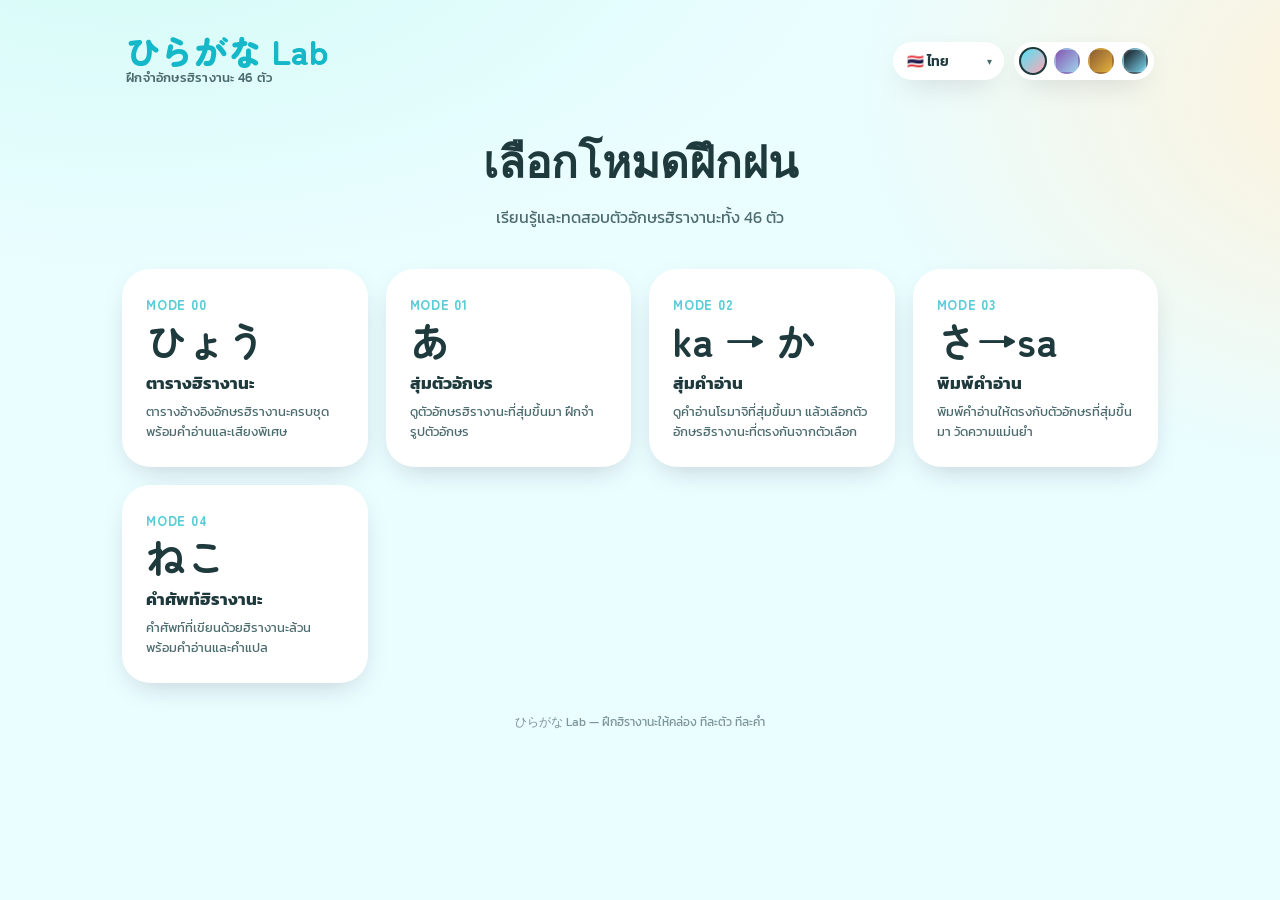
==== index.html @ f521995f "Rename hiragana-game.html to index.html" ====
<!DOCTYPE html>
<html lang="th" data-theme="sky">
<head>
<meta charset="UTF-8">
<meta name="viewport" content="width=device-width, initial-scale=1.0, viewport-fit=cover">
<title>ひらがな Lab — เรียนฮิรางานะ</title>
<link rel="preconnect" href="https://fonts.googleapis.com">
<link href="https://fonts.googleapis.com/css2?family=Zen+Maru+Gothic:wght@500;700;900&family=Kanit:wght@400;500;600;700&family=Poppins:wght@400;500;600;700&display=swap" rel="stylesheet">
<style>
  :root{
    --radius-lg: 28px;
    --radius-md: 18px;
    --radius-sm: 10px;
    --font-jp: 'Zen Maru Gothic', 'Kosugi Maru', sans-serif;
    --font-th: 'Kanit', 'Noto Sans Thai', sans-serif;
    --font-en: 'Poppins', sans-serif;
    --shadow-soft: 0 10px 30px -12px rgba(30,20,40,.25);
    --shadow-pop: 0 16px 40px -14px rgba(30,20,40,.35);
  }

  /* ===== THEMES ===== */
  [data-theme="sky"]{
    --bg: #eafdff;
    --bg-grad: radial-gradient(1200px 600px at 10% -10%, #d3fbf6 0%, transparent 60%), radial-gradient(1000px 700px at 110% 10%, #fff1d9 0%, transparent 55%), #eafdff;
    --card: #ffffff;
    --primary: #14b8c9;      /* deep tone of Bright Blue #51e2f5 */
    --primary-soft:#51e2f5;
    --secondary:#9df9ef;     /* Blue Green */
    --accent:#edf756;        /* Dusty White (yellow-green) */
    --pink:#ffa8b6;          /* Pink Sand */
    --dark:#a28089;          /* Dark Sand */
    --text:#1f3a3d;
    --text-soft:#4c6b6e;
    --grid-line: rgba(20,184,201,.16);
    --input-bg:#f2fdff;
  }
  [data-theme="fuji"]{
    --bg:#f6f3fc;
    --bg-grad: radial-gradient(1200px 600px at 100% -10%, #eee7fb 0%, transparent 55%), radial-gradient(1000px 700px at -10% 20%, #dcebfa 0%, transparent 55%), #f6f3fc;
    --card:#ffffff;
    --primary:#8458b3;       /* Purple Pain */
    --primary-soft:#d0bdf4;  /* Medium Purple */
    --secondary:#a0d2eb;     /* Ice Cold */
    --accent:#e5eaf5;        /* Freeze Purple */
    --pink:#cdb4e0;
    --dark:#a28089;          /* Heavy Purple */
    --text:#31234a;
    --text-soft:#5b4b74;
    --grid-line: rgba(132,88,179,.16);
    --input-bg:#f8f6fd;
  }
  [data-theme="wood"]{
    --bg:#f1e3d0;
    --bg-grad: radial-gradient(1100px 600px at 0% -10%, #f6e9d6 0%, transparent 55%), radial-gradient(1000px 700px at 100% 10%, #ecd8ba 0%, transparent 55%), #f1e3d0;
    --card:#fbf3e6;
    --primary:#8a5a34;
    --primary-soft:#c48a52;
    --secondary:#deb27a;
    --accent:#e3b23c;
    --pink:#b5651d;
    --dark:#4b2e1e;
    --text:#3e2723;
    --text-soft:#6d4c3a;
    --grid-line: rgba(138,90,52,.18);
    --input-bg:#fdf8ef;
  }
  [data-theme="dark"]{
    --bg:#12121a;
    --bg-grad: radial-gradient(1200px 600px at 10% -10%, #1e1b2e 0%, transparent 60%), radial-gradient(1000px 700px at 110% 10%, #1a2430 0%, transparent 55%), #12121a;
    --card:#1c1c28;
    --primary:#7dd8f0;       /* cool cyan accent, legible on dark */
    --primary-soft:#3a3a52;
    --secondary:#4a3f66;     /* muted violet */
    --accent:#f5d76e;        /* warm gold highlight */
    --pink:#e08fa0;
    --dark:#0a0a10;
    --text:#eef0f6;
    --text-soft:#a3a6b8;
    --grid-line: rgba(125,216,240,.10);
    --input-bg:#22222f;
  }

  *{box-sizing:border-box;}
  html,body{margin:0;padding:0;}
  body{
    min-height:100vh;
    background: var(--bg-grad);
    font-family: var(--font-th);
    color:var(--text);
    transition: background .4s ease, color .4s ease;
    -webkit-tap-highlight-color: transparent;
  }
  button{font-family:inherit;}

  .app{
    max-width:1100px;
    margin:0 auto;
    padding: clamp(12px,3vw,28px) clamp(14px,4vw,32px) 60px;
    min-height:100vh;
    display:flex;
    flex-direction:column;
  }

  /* ===== HEADER ===== */
  .topbar{
    display:flex;
    align-items:center;
    justify-content:space-between;
    gap:16px;
    flex-wrap:wrap;
    padding: 6px 4px 20px;
  }
  .brand{display:flex;align-items:center;gap:12px;}
  .brand-mark{
    font-family:var(--font-jp);
    font-weight:900;
    font-size: clamp(26px,4vw,34px);
    color:var(--primary);
    line-height:1;
  }
  .brand-sub{
    font-size:12.5px;
    color:var(--text-soft);
    font-weight:500;
    letter-spacing:.02em;
  }
  .topbar-controls{display:flex;align-items:center;gap:10px;flex-wrap:wrap;}

  .pill-select{
    position:relative;
  }
  .pill-select select{
    appearance:none;
    -webkit-appearance:none;
    border:none;
    background:var(--card);
    color:var(--text);
    font-family:var(--font-th);
    font-weight:600;
    font-size:13.5px;
    padding:9px 30px 9px 14px;
    border-radius: 999px;
    box-shadow: var(--shadow-soft);
    cursor:pointer;
  }
  .pill-select::after{
    content:"▾";
    position:absolute; right:12px; top:50%; transform:translateY(-50%);
    font-size:10px; color:var(--text-soft); pointer-events:none;
  }

  .theme-dots{display:flex;gap:8px;background:var(--card);padding:6px;border-radius:999px;box-shadow:var(--shadow-soft);}
  .theme-dot{
    width:26px;height:26px;border-radius:50%;border:2px solid transparent;
    cursor:pointer; position:relative; overflow:hidden;
  }
  .theme-dot[data-t="sky"]{background: linear-gradient(135deg,#51e2f5,#ffa8b6);}
  .theme-dot[data-t="fuji"]{background: linear-gradient(135deg,#8458b3,#a0d2eb);}
  .theme-dot[data-t="wood"]{background: linear-gradient(135deg,#8a5a34,#e3b23c);}
  .theme-dot[data-t="dark"]{background: linear-gradient(135deg,#12121a,#7dd8f0); border-color: rgba(255,255,255,.15);}
  .theme-dot.active{border-color:var(--text); transform:scale(1.08);}

  /* ===== MODE SELECT ===== */
  .hero{
    text-align:center;
    padding: clamp(10px,3vw,20px) 6px clamp(20px,4vw,32px);
  }
  .hero h1{
    font-family:var(--font-jp);
    font-size:clamp(28px,5vw,44px);
    margin:0 0 8px;
    color:var(--text);
  }
  .hero p{
    margin:0; color:var(--text-soft); font-size:clamp(13px,2vw,16px);
  }

  .mode-grid{
    display:grid;
    grid-template-columns:repeat(auto-fit,minmax(220px,1fr));
    gap:18px;
    margin-top:8px;
  }
  .mode-card{
    background:var(--card);
    border-radius:var(--radius-lg);
    padding:24px 22px;
    box-shadow:var(--shadow-soft);
    cursor:pointer;
    border:2px solid transparent;
    transition: transform .18s ease, box-shadow .18s ease, border-color .18s ease;
    text-align:left;
    position:relative;
    overflow:hidden;
  }
  .mode-card:hover{transform:translateY(-4px); box-shadow:var(--shadow-pop); border-color:var(--primary-soft);}
  .mode-card .num{
    font-family:var(--font-jp); font-weight:900; font-size:13px;
    color:var(--primary); opacity:.7; letter-spacing:.06em;
  }
  .mode-card .glyph{
    font-family:var(--font-jp); font-size:40px; font-weight:700; color:var(--text);
    margin:6px 0 10px; line-height:1;
  }
  .mode-card h3{margin:0 0 6px; font-size:17px; color:var(--text);}
  .mode-card p{margin:0; font-size:13px; color:var(--text-soft); line-height:1.5;}

  /* ===== PANELS ===== */
  .panel{display:none;flex:1;flex-direction:column;}
  .panel.active{display:flex;}

  .panel-topline{
    display:flex; align-items:center; justify-content:space-between; gap:10px; margin-bottom:14px; flex-wrap:wrap;
  }
  .back-btn{
    display:inline-flex; align-items:center; gap:6px;
    background:var(--card); color:var(--text); border:none;
    padding:9px 16px; border-radius:999px; font-weight:600; font-size:13.5px;
    cursor:pointer; box-shadow:var(--shadow-soft);
  }
  .back-btn:hover{color:var(--primary);}

  .stat-chip{
    background:var(--card); padding:8px 14px; border-radius:999px;
    font-size:13px; font-weight:600; color:var(--text-soft); box-shadow:var(--shadow-soft);
    display:flex; gap:14px;
  }
  .stat-chip b{color:var(--primary); font-weight:700;}

  /* ===== FLASHCARD ===== */
  .stage-wrap{flex:1; display:flex; align-items:center; justify-content:center; padding:8px 0 18px;}
  .flashcard{
    width:100%;
    max-width:560px;
    min-height:min(58vh,420px);
    background:var(--card);
    border-radius:var(--radius-lg);
    box-shadow:var(--shadow-pop);
    display:flex; flex-direction:column; align-items:center; justify-content:center;
    gap:14px;
    padding: 30px 24px;
    position:relative;
    cursor:pointer;
    background-image:
      linear-gradient(var(--grid-line) 1px, transparent 1px),
      linear-gradient(90deg, var(--grid-line) 1px, transparent 1px);
    background-size: 34px 34px;
    background-position:center;
    user-select:none;
    transition: transform .12s ease;
  }
  .flashcard:active{transform:scale(.985);}
  .flashcard.no-click{cursor:default;}

  .kana-big{
    font-family:var(--font-jp);
    font-weight:700;
    font-size:clamp(70px,18vw,150px);
    color:var(--text);
    line-height:1;
  }
  .romaji-big{
    font-family:var(--font-en);
    font-weight:700;
    font-size:clamp(38px,10vw,72px);
    color:var(--primary);
    letter-spacing:.02em;
  }
  .sub-line{
    font-family:var(--font-en);
    font-size:15px;
    color:var(--text-soft);
    background:var(--input-bg);
    padding:4px 14px;
    border-radius:999px;
  }
  .hint-line{
    position:absolute; bottom:14px; left:0; right:0; text-align:center;
    font-size:12px; color:var(--text-soft); opacity:.75; font-weight:500;
  }

  /* mode 3 - typing */
  .answer-row{
    display:flex; gap:10px; align-items:center; margin-top:6px; flex-wrap:wrap; justify-content:center;
  }
  .answer-input{
    font-family:var(--font-en);
    font-size:20px; font-weight:600;
    padding:12px 16px;
    border-radius:var(--radius-sm);
    border:2px solid var(--secondary);
    background:var(--input-bg);
    color:var(--text);
    width:220px;
    text-align:center;
    outline:none;
  }
  .answer-input:focus{border-color:var(--primary);}
  .answer-input.wrong{border-color:#e5484d; background:#fff1f1;}
  .answer-input.right{border-color:#2fb380; background:#eefdf6;}
  .check-btn{
    background:var(--primary); color:#fff; border:none; font-weight:700;
    padding:12px 22px; border-radius:var(--radius-sm); cursor:pointer; font-size:15px;
  }
  .check-btn:hover{filter:brightness(1.06);}
  .feedback{
    min-height:22px; font-weight:600; font-size:14px;
  }
  .feedback.ok{color:#1f9d6b;}
  .feedback.no{color:#d64545;}

  /* mode 2 - choices */
  .choice-grid{
    display:grid; grid-template-columns:repeat(2,1fr); gap:12px;
    width:100%; max-width:360px; margin-top:6px;
  }
  .choice-btn{
    font-family:var(--font-jp);
    font-size:clamp(30px,7vw,46px); font-weight:700; color:var(--text);
    background:var(--input-bg); border:2px solid var(--secondary);
    border-radius:var(--radius-md); padding:14px 8px;
    cursor:pointer; transition: transform .12s ease, border-color .15s ease, background .15s ease, color .15s ease;
  }
  .choice-btn:hover{border-color:var(--primary);}
  .choice-btn:active{transform:scale(.96);}
  .choice-btn.correct{border-color:#2fb380; background:#eefdf6; color:#1f9d6b;}
  .choice-btn.wrong{border-color:#e5484d; background:#fff1f1; color:#d64545;}
  .choice-btn[disabled]{cursor:default;}

  /* mode 4 */
  .toggle-row{display:flex; gap:10px; margin-bottom:16px; flex-wrap:wrap;}
  .toggle-btn{
    background:var(--card); color:var(--text); border:none;
    padding:8px 16px; border-radius:999px; font-size:13px; font-weight:600;
    cursor:pointer; box-shadow:var(--shadow-soft); display:flex; align-items:center; gap:6px;
  }
  .toggle-btn.off{color:var(--text-soft); opacity:.55;}
  .toggle-btn .dot{width:8px;height:8px;border-radius:50%;background:var(--primary);}
  .toggle-btn.off .dot{background:var(--dark);}
  .meaning-line{
    font-family:var(--font-th);
    font-size:17px; font-weight:500; color:var(--text-soft);
    background:var(--input-bg); padding:6px 16px; border-radius:999px;
  }
  .blurred{filter:blur(7px); opacity:.5; transition:filter .2s;}

  footer{
    text-align:center; margin-top:30px; font-size:12px; color:var(--text-soft); opacity:.7;
  }

  /* ===== MODE 5 - CHART ===== */
  .chart-wrap{display:flex; flex-direction:column; gap:20px; padding-bottom:24px;}
  .chart-block{
    background:var(--card); border-radius:var(--radius-lg); box-shadow:var(--shadow-soft);
    padding:18px 16px 22px; overflow-x:auto; -webkit-overflow-scrolling:touch;
  }
  .chart-block h2{
    margin:0 0 14px; font-size:14.5px; color:var(--text); display:flex; align-items:center;
    gap:10px; font-weight:700; flex-wrap:wrap;
  }
  .chart-block h2 .tag{
    font-family:var(--font-jp); font-weight:900; color:var(--primary); font-size:13px;
    background:var(--input-bg); padding:4px 12px; border-radius:999px; letter-spacing:.01em;
  }
  .kana-table{display:flex; flex-direction:column; gap:6px; min-width:300px;}
  .kt-row{display:grid; gap:6px;}
  .kt-head-cell{
    font-family:var(--font-en); font-weight:700; font-size:11px; color:var(--text-soft);
    text-align:center; padding:2px 0 6px; letter-spacing:.04em; text-transform:uppercase;
  }
  .kt-label{
    background:var(--primary); color:#fff; border-radius:var(--radius-sm);
    display:flex; align-items:center; justify-content:center; font-weight:700;
    font-family:var(--font-en); font-size:12.5px; min-height:46px; letter-spacing:.02em;
  }
  .kt-cell{
    background:var(--input-bg); border-radius:var(--radius-sm); padding:6px 2px;
    text-align:center; display:flex; flex-direction:column; align-items:center; justify-content:center;
    gap:2px; min-height:46px; transition:transform .12s ease, background .15s ease;
  }
  .kt-cell:not(.empty):hover{background:var(--secondary); transform:translateY(-2px);}
  .kt-cell.empty{background:transparent;}
  .kt-cell .kj{
    font-family:var(--font-jp); font-weight:700; font-size:clamp(15px,3.4vw,22px);
    color:var(--text); line-height:1;
  }
  .kt-cell .rj{
    font-family:var(--font-en); font-size:10px; color:var(--text-soft); font-weight:600;
  }
  .chart-legend{
    display:flex; align-items:center; gap:8px; font-size:12px; color:var(--text-soft);
    background:var(--input-bg); padding:8px 14px; border-radius:999px; margin-bottom:2px;
    width:fit-content;
  }

  @media (max-width:520px){
    .topbar{gap:10px;}
    .mode-grid{grid-template-columns:1fr 1fr; gap:12px;}
    .mode-card{padding:16px 14px;}
    .mode-card .glyph{font-size:30px;}
    .answer-input{width:170px;}
    .kt-label{font-size:11px; min-height:40px;}
    .kt-cell{min-height:40px;}
  }
</style>
</head>
<body>
<div class="app">

  <header class="topbar">
    <div class="brand">
      <div>
        <div class="brand-mark">ひらがな Lab</div>
        <div class="brand-sub" data-i18n="appSubtitle">ฝึกจำอักษรฮิรางานะ 46 ตัว</div>
      </div>
    </div>
    <div class="topbar-controls">
      <div class="pill-select">
        <select id="langSelect">
          <option value="th">🇹🇭 ไทย</option>
          <option value="en">🇬🇧 English</option>
        </select>
      </div>
      <div class="theme-dots" id="themeDots">
        <div class="theme-dot active" data-t="sky" title="Sky"></div>
        <div class="theme-dot" data-t="fuji" title="Fuji"></div>
        <div class="theme-dot" data-t="wood" title="Wood"></div>
        <div class="theme-dot" data-t="dark" title="Dark"></div>
      </div>
    </div>
  </header>

  <!-- ===== MODE SELECT SCREEN ===== -->
  <section id="screen-home">
    <div class="hero">
      <h1 data-i18n="heroTitle">เลือกโหมดฝึกฝน</h1>
      <p data-i18n="heroSub">เรียนรู้และทดสอบตัวอักษรฮิรางานะทั้ง 46 ตัว ผ่าน 5 รูปแบบ</p>
    </div>
    <div class="mode-grid">
      <div class="mode-card" data-mode="0">
        <div class="num">MODE 00</div>
        <div class="glyph">ひょう</div>
        <h3 data-i18n="mode5Title">ตารางฮิรางานะ</h3>
        <p data-i18n="mode5Desc">ตารางอ้างอิงอักษรฮิรางานะครบชุด พร้อมคำอ่านและเสียงพิเศษ</p>
      </div>
      <div class="mode-card" data-mode="1">
        <div class="num">MODE 01</div>
        <div class="glyph">あ</div>
        <h3 data-i18n="mode1Title">สุ่มตัวอักษร</h3>
        <p data-i18n="mode1Desc">ดูตัวอักษรฮิรางานะที่สุ่มขึ้นมา ฝึกจำรูปตัวอักษร</p>
      </div>
      <div class="mode-card" data-mode="2">
        <div class="num">MODE 02</div>
        <div class="glyph">ka → か</div>
        <h3 data-i18n="mode2Title">สุ่มคำอ่าน</h3>
        <p data-i18n="mode2Desc">ดูคำอ่านโรมาจิที่สุ่มขึ้นมา ฝึกนึกถึงตัวอักษรที่ตรงกัน</p>
      </div>
      <div class="mode-card" data-mode="3">
        <div class="num">MODE 03</div>
        <div class="glyph">さ→sa</div>
        <h3 data-i18n="mode3Title">พิมพ์คำอ่าน</h3>
        <p data-i18n="mode3Desc">พิมพ์คำอ่านให้ตรงกับตัวอักษรที่สุ่มขึ้นมา วัดความแม่นยำ</p>
      </div>
      <div class="mode-card" data-mode="4">
        <div class="num">MODE 04</div>
        <div class="glyph">ねこ</div>
        <h3 data-i18n="mode4Title">คำศัพท์ฮิรางานะ</h3>
        <p data-i18n="mode4Desc">คำศัพท์ที่เขียนด้วยฮิรางานะล้วน พร้อมคำอ่านและคำแปล</p>
      </div>
    </div>
  </section>

  <!-- ===== MODE 1 ===== -->
  <section class="panel" id="panel-1">
    <div class="panel-topline">
      <button class="back-btn" data-back>← <span data-i18n="backBtn">กลับเมนู</span></button>
      <div class="stat-chip"><span data-i18n="mode1Title">สุ่มตัวอักษร</span></div>
    </div>
    <div class="stage-wrap">
      <div class="flashcard" id="card1">
        <div class="kana-big" id="kanaDisplay1">あ</div>
        <div class="hint-line" data-i18n="hintClick">แตะการ์ด หรือกด Space / Enter เพื่อสุ่มใหม่</div>
      </div>
    </div>
  </section>

  <!-- ===== MODE 2 ===== -->
  <section class="panel" id="panel-2">
    <div class="panel-topline">
      <button class="back-btn" data-back>← <span data-i18n="backBtn">กลับเมนู</span></button>
      <div class="stat-chip">
        <span data-i18n="scoreLabel">คะแนน</span>: <b id="scoreVal2">0</b>/<span id="totalVal2">0</span>
        &nbsp;•&nbsp; <span data-i18n="streakLabel">ติดต่อกัน</span>: <b id="streakVal2">0</b>
      </div>
    </div>
    <div class="stage-wrap">
      <div class="flashcard no-click" id="card2">
        <div class="romaji-big" id="romajiDisplay2">a</div>
        <div class="choice-grid" id="choiceGrid2"></div>
        <div class="feedback" id="feedback2"></div>
        <div class="hint-line" data-i18n="hintClick2">แตะตัวอักษรฮิรางานะที่ตรงกับคำอ่าน</div>
      </div>
    </div>
  </section>

  <!-- ===== MODE 3 ===== -->
  <section class="panel" id="panel-3">
    <div class="panel-topline">
      <button class="back-btn" data-back>← <span data-i18n="backBtn">กลับเมนู</span></button>
      <div class="stat-chip">
        <span data-i18n="scoreLabel">คะแนน</span>: <b id="scoreVal">0</b>/<span id="totalVal">0</span>
        &nbsp;•&nbsp; <span data-i18n="streakLabel">ติดต่อกัน</span>: <b id="streakVal">0</b>
      </div>
    </div>
    <div class="stage-wrap">
      <div class="flashcard no-click" id="card3">
        <div class="kana-big" id="kanaDisplay3">た</div>
        <div class="answer-row">
          <input type="text" id="answerInput" class="answer-input" autocomplete="off" autocapitalize="off" spellcheck="false">
          <button class="check-btn" id="checkBtn" data-i18n="checkBtn">ตรวจคำตอบ</button>
        </div>
        <div class="feedback" id="feedback3"></div>
      </div>
    </div>
  </section>

  <!-- ===== MODE 4 ===== -->
  <section class="panel" id="panel-4">
    <div class="panel-topline">
      <button class="back-btn" data-back>← <span data-i18n="backBtn">กลับเมนู</span></button>
      <div class="stat-chip"><span data-i18n="mode4Title">คำศัพท์ฮิรางานะ</span></div>
    </div>
    <div class="toggle-row">
      <button class="toggle-btn" id="toggleRomaji"><span class="dot"></span><span id="toggleRomajiText" data-i18n="hideRomaji">ซ่อนคำอ่าน</span></button>
      <button class="toggle-btn" id="toggleMeaning"><span class="dot"></span><span id="toggleMeaningText" data-i18n="hideMeaning">ซ่อนคำแปล</span></button>
    </div>
    <div class="stage-wrap">
      <div class="flashcard" id="card4">
        <div class="kana-big" id="kanaDisplay4">ねこ</div>
        <div class="sub-line" id="romajiDisplay4">neko</div>
        <div class="meaning-line" id="meaningDisplay4">แมว</div>
        <div class="hint-line" data-i18n="hintClick4">แตะการ์ด หรือกด Space / Enter เพื่อคำถัดไป</div>
      </div>
    </div>
  </section>

  <!-- ===== MODE 5 - CHART ===== -->
  <section class="panel" id="panel-0">
    <div class="panel-topline">
      <button class="back-btn" data-back>← <span data-i18n="backBtn">กลับเมนู</span></button>
      <div class="stat-chip"><span data-i18n="mode5Title">ตารางฮิรางานะ</span></div>
    </div>
    <div class="chart-legend" data-i18n="chartLegend">แตะที่ตัวอักษรเพื่อดูคำอ่านชัดๆ</div>
    <div class="chart-wrap">
      <div class="chart-block">
        <h2><span class="tag">あ・か・さ…</span><span data-i18n="chartMainTitle">เสียงพื้นฐาน (Gojūon)</span></h2>
        <div class="kana-table" id="tableMain"></div>
      </div>
      <div class="chart-block">
        <h2><span class="tag">が・ざ・だ・ば・ぱ</span><span data-i18n="chartDakutenTitle">เสียงพิเศษ: เสียงก้อง / กึ่งก้อง (Dakuten・Handakuten)</span></h2>
        <div class="kana-table" id="tableDakuten"></div>
      </div>
      <div class="chart-block">
        <h2><span class="tag">きゃ・しゃ・ちゃ…</span><span data-i18n="chartYouonTitle">เสียงพิเศษ: เสียงควบ (Yōon)</span></h2>
        <div class="kana-table" id="tableYouon"></div>
      </div>
    </div>
  </section>

  <footer data-i18n="footerText">ひらがな Lab — ฝึกฮิรางานะให้คล่อง ทีละตัว ทีละคำ</footer>
</div>

<script>
/* ============ DATA ============ */
const HIRAGANA = [
  ["あ","a"],["い","i"],["う","u"],["え","e"],["お","o"],
  ["か","ka"],["き","ki"],["く","ku"],["け","ke"],["こ","ko"],
  ["さ","sa"],["し","shi"],["す","su"],["せ","se"],["そ","so"],
  ["た","ta"],["ち","chi"],["つ","tsu"],["て","te"],["と","to"],
  ["な","na"],["に","ni"],["ぬ","nu"],["ね","ne"],["の","no"],
  ["は","ha"],["ひ","hi"],["ふ","fu"],["へ","he"],["ほ","ho"],
  ["ま","ma"],["み","mi"],["む","mu"],["め","me"],["も","mo"],
  ["や","ya"],["ゆ","yu"],["よ","yo"],
  ["ら","ra"],["り","ri"],["る","ru"],["れ","re"],["ろ","ro"],
  ["わ","wa"],["を","wo"],["ん","n"]
];

const ALT_ROMAJI = {
  "shi":["si"], "chi":["ti"], "tsu":["tu"], "fu":["hu"],
  "wo":["o"], "ji":["zi"], "n":["nn"]
};

const VOCAB = [
  ["あさ","asa","เช้า","morning"],
  ["ひる","hiru","กลางวัน","daytime"],
  ["よる","yoru","กลางคืน","night"],
  ["みず","mizu","น้ำ","water"],
  ["やま","yama","ภูเขา","mountain"],
  ["かわ","kawa","แม่น้ำ","river"],
  ["うみ","umi","ทะเล","sea"],
  ["そら","sora","ท้องฟ้า","sky"],
  ["はな","hana","ดอกไม้","flower"],
  ["くも","kumo","เมฆ","cloud"],
  ["あめ","ame","ฝน","rain"],
  ["かぜ","kaze","ลม","wind"],
  ["ゆき","yuki","หิมะ","snow"],
  ["いえ","ie","บ้าน","house"],
  ["とり","tori","นก","bird"],
  ["いぬ","inu","หมา","dog"],
  ["ねこ","neko","แมว","cat"],
  ["さかな","sakana","ปลา","fish"],
  ["たまご","tamago","ไข่","egg"],
  ["くるま","kuruma","รถยนต์","car"],
  ["でんしゃ","densha","รถไฟ","train"],
  ["がっこう","gakkou","โรงเรียน","school"],
  ["ともだち","tomodachi","เพื่อน","friend"],
  ["かぞく","kazoku","ครอบครัว","family"],
  ["せんせい","sensei","ครู","teacher"],
  ["ほん","hon","หนังสือ","book"],
  ["つくえ","tsukue","โต๊ะ","desk"],
  ["いす","isu","เก้าอี้","chair"],
  ["あさごはん","asagohan","อาหารเช้า","breakfast"],
  ["ありがとう","arigatou","ขอบคุณ","thank you"],
  ["すみません","sumimasen","ขอโทษ / ขออนุญาต","sorry / excuse me"],
  ["おはよう","ohayou","อรุณสวัสดิ์","good morning"],
  ["こんにちは","konnichiwa","สวัสดี","hello"],
  ["こんばんは","konbanwa","สวัสดีตอนเย็น","good evening"],
  ["さようなら","sayounara","ลาก่อน","goodbye"],
  ["かわいい","kawaii","น่ารัก","cute"],
  ["おいしい","oishii","อร่อย","delicious"],
  ["たのしい","tanoshii","สนุก","fun"],
  ["うれしい","ureshii","ดีใจ","happy"],
  ["さむい","samui","หนาว","cold"]
];

const GOJUON_ROWS = [
  {label:"-",  cells:["あ|a","い|i","う|u","え|e","お|o"]},
  {label:"k",  cells:["か|ka","き|ki","く|ku","け|ke","こ|ko"]},
  {label:"s",  cells:["さ|sa","し|shi","す|su","せ|se","そ|so"]},
  {label:"t",  cells:["た|ta","ち|chi","つ|tsu","て|te","と|to"]},
  {label:"n",  cells:["な|na","に|ni","ぬ|nu","ね|ne","の|no"]},
  {label:"h",  cells:["は|ha","ひ|hi","ふ|fu","へ|he","ほ|ho"]},
  {label:"m",  cells:["ま|ma","み|mi","む|mu","め|me","も|mo"]},
  {label:"y",  cells:["や|ya","","ゆ|yu","","よ|yo"]},
  {label:"r",  cells:["ら|ra","り|ri","る|ru","れ|re","ろ|ro"]},
  {label:"w",  cells:["わ|wa","","","","を|wo"]},
  {label:"n",  cells:["ん|n","","","",""]}
];

const DAKUTEN_ROWS = [
  {label:"g", cells:["が|ga","ぎ|gi","ぐ|gu","げ|ge","ご|go"]},
  {label:"z", cells:["ざ|za","じ|ji","ず|zu","ぜ|ze","ぞ|zo"]},
  {label:"d", cells:["だ|da","ぢ|ji","づ|zu","で|de","ど|do"]},
  {label:"b", cells:["ば|ba","び|bi","ぶ|bu","べ|be","ぼ|bo"]},
  {label:"p", cells:["ぱ|pa","ぴ|pi","ぷ|pu","ぺ|pe","ぽ|po"]}
];

const YOUON_ROWS = [
  {label:"ky", cells:["きゃ|kya","きゅ|kyu","きょ|kyo"]},
  {label:"sh", cells:["しゃ|sha","しゅ|shu","しょ|sho"]},
  {label:"ch", cells:["ちゃ|cha","ちゅ|chu","ちょ|cho"]},
  {label:"ny", cells:["にゃ|nya","にゅ|nyu","にょ|nyo"]},
  {label:"hy", cells:["ひゃ|hya","ひゅ|hyu","ひょ|hyo"]},
  {label:"my", cells:["みゃ|mya","みゅ|myu","みょ|myo"]},
  {label:"ry", cells:["りゃ|rya","りゅ|ryu","りょ|ryo"]},
  {label:"gy", cells:["ぎゃ|gya","ぎゅ|gyu","ぎょ|gyo"]},
  {label:"j",  cells:["じゃ|ja","じゅ|ju","じょ|jo"]},
  {label:"by", cells:["びゃ|bya","びゅ|byu","びょ|byo"]},
  {label:"py", cells:["ぴゃ|pya","ぴゅ|pyu","ぴょ|pyo"]}
];

/* ============ i18n ============ */
const STR = {
  th:{
    appSubtitle:"ฝึกจำอักษรฮิรางานะ 46 ตัว",
    heroTitle:"เลือกโหมดฝึกฝน",
    heroSub:"เรียนรู้และทดสอบตัวอักษรฮิรางานะทั้ง 46 ตัว",
    mode1Title:"สุ่มตัวอักษร", mode1Desc:"ดูตัวอักษรฮิรางานะที่สุ่มขึ้นมา ฝึกจำรูปตัวอักษร",
    mode2Title:"สุ่มคำอ่าน", mode2Desc:"ดูคำอ่านโรมาจิที่สุ่มขึ้นมา แล้วเลือกตัวอักษรฮิรางานะที่ตรงกันจากตัวเลือก",
    mode3Title:"พิมพ์คำอ่าน", mode3Desc:"พิมพ์คำอ่านให้ตรงกับตัวอักษรที่สุ่มขึ้นมา วัดความแม่นยำ",
    mode4Title:"คำศัพท์ฮิรางานะ", mode4Desc:"คำศัพท์ที่เขียนด้วยฮิรางานะล้วน พร้อมคำอ่านและคำแปล",
    mode5Title:"ตารางฮิรางานะ", mode5Desc:"ตารางอ้างอิงอักษรฮิรางานะครบชุด พร้อมคำอ่านและเสียงพิเศษ",
    chartLegend:"ตารางอ้างอิง ดูอักษรพร้อมคำอ่านโรมาจิได้ครบทุกตัว",
    chartMainTitle:"เสียงพื้นฐาน (Gojūon)",
    chartDakutenTitle:"เสียงพิเศษ: เสียงก้อง / กึ่งก้อง (Dakuten・Handakuten)",
    chartYouonTitle:"เสียงพิเศษ: เสียงควบ (Yōon)",
    backBtn:"กลับเมนู",
    hintClick:"แตะการ์ด หรือกด Space / Enter เพื่อสุ่มใหม่",
    hintClick2:"แตะตัวอักษรฮิรางานะที่ตรงกับคำอ่าน",
    hintClick4:"แตะการ์ด หรือกด Space / Enter เพื่อคำถัดไป",
    checkBtn:"ตรวจคำตอบ",
    scoreLabel:"คะแนน", streakLabel:"ติดต่อกัน",
    correctMsg:"ถูกต้อง! 🎉",
    wrongMsgPrefix:"ไม่ถูก คำตอบคือ: ",
    hideRomaji:"ซ่อนคำอ่าน", showRomaji:"แสดงคำอ่าน",
    hideMeaning:"ซ่อนคำแปล", showMeaning:"แสดงคำแปล",
    footerText:"ひらがな Lab — ฝึกฮิรางานะให้คล่อง ทีละตัว ทีละคำ",
    inputPlaceholder:"พิมพ์คำอ่าน..."
  },
  en:{
    appSubtitle:"Master all 46 Hiragana characters",
    heroTitle:"Choose a practice mode",
    heroSub:"Learn and test all 46 Hiragana characters through 5 modes",
    mode1Title:"Random Character", mode1Desc:"See a random Hiragana character, practice recognizing its shape",
    mode2Title:"Random Reading", mode2Desc:"See a random romaji reading, then pick the matching Hiragana character",
    mode3Title:"Type the Reading", mode3Desc:"Type the romaji reading that matches the character shown",
    mode4Title:"Hiragana Vocabulary", mode4Desc:"Words written purely in Hiragana, with reading and meaning",
    mode5Title:"Hiragana Chart", mode5Desc:"A full reference chart of hiragana with readings and special sounds",
    chartLegend:"Reference chart — every character with its romaji reading",
    chartMainTitle:"Basic Sounds (Gojūon)",
    chartDakutenTitle:"Special Sounds: Voiced / Semi-voiced (Dakuten・Handakuten)",
    chartYouonTitle:"Special Sounds: Contracted (Yōon)",
    backBtn:"Back to menu",
    hintClick:"Tap the card, or press Space / Enter for a new one",
    hintClick2:"Tap the Hiragana character that matches the reading",
    hintClick4:"Tap the card, or press Space / Enter for the next word",
    checkBtn:"Check answer",
    scoreLabel:"Score", streakLabel:"Streak",
    correctMsg:"Correct! 🎉",
    wrongMsgPrefix:"Not quite — the answer was: ",
    hideRomaji:"Hide reading", showRomaji:"Show reading",
    hideMeaning:"Hide meaning", showMeaning:"Show meaning",
    footerText:"ひらがな Lab — practice hiragana, one card at a time",
    inputPlaceholder:"Type the reading..."
  }
};

let lang = "th";
let theme = "sky";

function applyLang(){
  document.querySelectorAll("[data-i18n]").forEach(el=>{
    const key = el.getAttribute("data-i18n");
    if(STR[lang][key]) el.textContent = STR[lang][key];
  });
  document.getElementById("answerInput").placeholder = STR[lang].inputPlaceholder;
  document.getElementById("toggleRomajiText").textContent = state.hideRomaji ? STR[lang].showRomaji : STR[lang].hideRomaji;
  document.getElementById("toggleMeaningText").textContent = state.hideMeaning ? STR[lang].showMeaning : STR[lang].hideMeaning;
  document.documentElement.lang = lang;
}

document.getElementById("langSelect").addEventListener("change", (e)=>{
  lang = e.target.value;
  applyLang();
  renderMeaning4();
});

/* ============ THEME ============ */
document.getElementById("themeDots").addEventListener("click",(e)=>{
  const dot = e.target.closest(".theme-dot");
  if(!dot) return;
  theme = dot.getAttribute("data-t");
  document.documentElement.setAttribute("data-theme", theme);
  document.querySelectorAll(".theme-dot").forEach(d=>d.classList.remove("active"));
  dot.classList.add("active");
});

/* ============ NAVIGATION ============ */
const screens = {
  home: document.getElementById("screen-home"),
  0: document.getElementById("panel-0"),
  1: document.getElementById("panel-1"),
  2: document.getElementById("panel-2"),
  3: document.getElementById("panel-3"),
  4: document.getElementById("panel-4"),
};
let currentMode = null;
let chartBuilt = false;

function goHome(){
  currentMode = null;
  screens.home.style.display = "block";
  [0,1,2,3,4].forEach(m=>screens[m].classList.remove("active"));
}
function goMode(m){
  currentMode = m;
  screens.home.style.display = "none";
  [0,1,2,3,4].forEach(x=>screens[x].classList.toggle("active", x==m));
  if(m==1) newCard1();
  if(m==2) newCard2(true);
  if(m==3) newCard3(true);
  if(m==4) newCard4();
  if(m==0 && !chartBuilt){ buildAllCharts(); chartBuilt = true; }
}
document.querySelectorAll(".mode-card").forEach(c=>{
  c.addEventListener("click", ()=> goMode(parseInt(c.getAttribute("data-mode"))));
});
document.querySelectorAll("[data-back]").forEach(b=> b.addEventListener("click", goHome));

/* ============ helpers ============ */
function pickRandom(arr, excludeIdx){
  if(arr.length===1) return 0;
  let i;
  do{ i = Math.floor(Math.random()*arr.length); }while(i===excludeIdx);
  return i;
}
function normalize(str){
  return str.trim().toLowerCase();
}

/* ============ MODE 1 ============ */
let idx1 = -1;
function newCard1(){
  idx1 = pickRandom(HIRAGANA, idx1);
  document.getElementById("kanaDisplay1").textContent = HIRAGANA[idx1][0];
}
document.getElementById("card1").addEventListener("click", newCard1);

/* ============ MODE 2 ============ */
let idx2 = -1;
let score2 = 0, total2 = 0, streak2 = 0;
let awaitingNext2 = false;

function newCard2(reset){
  if(reset){ score2=0; total2=0; streak2=0; updateStats2(); }
  idx2 = pickRandom(HIRAGANA, idx2);
  document.getElementById("romajiDisplay2").textContent = HIRAGANA[idx2][1];
  buildChoices2();
  const fb = document.getElementById("feedback2");
  fb.textContent = "";
  fb.className = "feedback";
  awaitingNext2 = false;
}

function buildChoices2(){
  const poolSize = HIRAGANA.length;
  const chosen = new Set([idx2]);
  while(chosen.size < 4 && chosen.size < poolSize){
    chosen.add(Math.floor(Math.random()*poolSize));
  }
  const arr = Array.from(chosen);
  for(let i=arr.length-1;i>0;i--){
    const j = Math.floor(Math.random()*(i+1));
    [arr[i],arr[j]] = [arr[j],arr[i]];
  }
  const grid = document.getElementById("choiceGrid2");
  grid.innerHTML = "";
  arr.forEach(i=>{
    const btn = document.createElement("button");
    btn.className = "choice-btn";
    btn.type = "button";
    btn.textContent = HIRAGANA[i][0];
    btn.setAttribute("data-idx", i);
    grid.appendChild(btn);
  });
}

function updateStats2(){
  document.getElementById("scoreVal2").textContent = score2;
  document.getElementById("totalVal2").textContent = total2;
  document.getElementById("streakVal2").textContent = streak2;
}

document.getElementById("choiceGrid2").addEventListener("click", (e)=>{
  const btn = e.target.closest(".choice-btn");
  if(!btn || awaitingNext2) return;
  const chosenIdx = parseInt(btn.getAttribute("data-idx"), 10);
  total2++;
  const fb = document.getElementById("feedback2");
  document.querySelectorAll("#choiceGrid2 .choice-btn").forEach(b=> b.disabled = true);
  if(chosenIdx === idx2){
    score2++; streak2++;
    btn.classList.add("correct");
    fb.textContent = STR[lang].correctMsg;
    fb.className = "feedback ok";
  }else{
    streak2 = 0;
    btn.classList.add("wrong");
    const correctBtn = document.querySelector(`#choiceGrid2 .choice-btn[data-idx="${idx2}"]`);
    if(correctBtn) correctBtn.classList.add("correct");
    fb.textContent = STR[lang].wrongMsgPrefix + HIRAGANA[idx2][0];
    fb.className = "feedback no";
  }
  updateStats2();
  awaitingNext2 = true;
  setTimeout(()=> newCard2(false), 1100);
});

/* ============ MODE 3 ============ */
let idx3 = -1;
let score3 = 0, total3 = 0, streak3 = 0;
let awaitingNext3 = false;
function newCard3(reset){
  if(reset){ score3=0; total3=0; streak3=0; updateStats3(); }
  idx3 = pickRandom(HIRAGANA, idx3);
  document.getElementById("kanaDisplay3").textContent = HIRAGANA[idx3][0];
  const input = document.getElementById("answerInput");
  input.value = "";
  input.classList.remove("wrong","right");
  document.getElementById("feedback3").textContent = "";
  document.getElementById("feedback3").className = "feedback";
  awaitingNext3 = false;
  input.focus();
}
function updateStats3(){
  document.getElementById("scoreVal").textContent = score3;
  document.getElementById("totalVal").textContent = total3;
  document.getElementById("streakVal").textContent = streak3;
}
function checkAnswer3(){
  if(awaitingNext3){ newCard3(false); return; }
  const input = document.getElementById("answerInput");
  const val = normalize(input.value);
  if(!val) return;
  const correct = HIRAGANA[idx3][1];
  const alts = ALT_ROMAJI[correct] || [];
  const isRight = val === correct || alts.includes(val);
  total3++;
  const fb = document.getElementById("feedback3");
  if(isRight){
    score3++; streak3++;
    input.classList.remove("wrong"); input.classList.add("right");
    fb.textContent = STR[lang].correctMsg;
    fb.className = "feedback ok";
  }else{
    streak3 = 0;
    input.classList.remove("right"); input.classList.add("wrong");
    fb.textContent = STR[lang].wrongMsgPrefix + correct;
    fb.className = "feedback no";
  }
  updateStats3();
  awaitingNext3 = true;
  setTimeout(()=> newCard3(false), 1100);
}
document.getElementById("checkBtn").addEventListener("click", checkAnswer3);
document.getElementById("answerInput").addEventListener("keydown",(e)=>{
  if(e.key==="Enter"){ e.preventDefault(); checkAnswer3(); }
});

/* ============ MODE 4 ============ */
let idx4 = -1;
const state = { hideRomaji:false, hideMeaning:false };
function newCard4(){
  idx4 = pickRandom(VOCAB, idx4);
  const [kana, romaji] = VOCAB[idx4];
  document.getElementById("kanaDisplay4").textContent = kana;
  document.getElementById("romajiDisplay4").textContent = romaji;
  renderMeaning4();
}
function renderMeaning4(){
  const item = VOCAB[idx4];
  if(!item) return;
  const meaning = lang==="th" ? item[2] : item[3];
  document.getElementById("meaningDisplay4").textContent = meaning;
}
document.getElementById("card4").addEventListener("click", (e)=>{
  if(e.target.closest(".toggle-btn")) return;
  newCard4();
});
document.getElementById("toggleRomaji").addEventListener("click",(e)=>{
  e.stopPropagation();
  state.hideRomaji = !state.hideRomaji;
  const el = document.getElementById("romajiDisplay4");
  el.classList.toggle("blurred", state.hideRomaji);
  e.currentTarget.classList.toggle("off", state.hideRomaji);
  applyLang();
});
document.getElementById("toggleMeaning").addEventListener("click",(e)=>{
  e.stopPropagation();
  state.hideMeaning = !state.hideMeaning;
  const el = document.getElementById("meaningDisplay4");
  el.classList.toggle("blurred", state.hideMeaning);
  e.currentTarget.classList.toggle("off", state.hideMeaning);
  applyLang();
});

/* ============ MODE 5 - CHART ============ */
function renderKanaTable(containerId, rows, headerLabels){
  const el = document.getElementById(containerId);
  el.innerHTML = "";
  const colTemplate = `56px repeat(${headerLabels.length},1fr)`;

  const headRow = document.createElement("div");
  headRow.className = "kt-row";
  headRow.style.gridTemplateColumns = colTemplate;
  headRow.appendChild(document.createElement("div"));
  headerLabels.forEach(h=>{
    const d = document.createElement("div");
    d.className = "kt-head-cell";
    d.textContent = h;
    headRow.appendChild(d);
  });
  el.appendChild(headRow);

  rows.forEach(r=>{
    const rowEl = document.createElement("div");
    rowEl.className = "kt-row";
    rowEl.style.gridTemplateColumns = colTemplate;

    const label = document.createElement("div");
    label.className = "kt-label";
    label.textContent = r.label;
    rowEl.appendChild(label);

    r.cells.forEach(c=>{
      const cell = document.createElement("div");
      if(!c){
        cell.className = "kt-cell empty";
        rowEl.appendChild(cell);
        return;
      }
      const [kj, rj] = c.split("|");
      cell.className = "kt-cell";
      cell.innerHTML = `<span class="kj">${kj}</span><span class="rj">${rj}</span>`;
      rowEl.appendChild(cell);
    });
    el.appendChild(rowEl);
  });
}
function buildAllCharts(){
  renderKanaTable("tableMain", GOJUON_ROWS, ["a","i","u","e","o"]);
  renderKanaTable("tableDakuten", DAKUTEN_ROWS, ["a","i","u","e","o"]);
  renderKanaTable("tableYouon", YOUON_ROWS, ["ya","yu","yo"]);
}

/* ============ GLOBAL KEYS ============ */
document.addEventListener("keydown",(e)=>{
  if(e.target.tagName === "INPUT") return;
  if(e.code==="Space" || e.code==="Enter"){
    if(currentMode===1){
      e.preventDefault();
      newCard1();
    }
    if(currentMode===4){
      e.preventDefault();
      newCard4();
    }
  }
});

/* ============ INIT ============ */
goHome();
applyLang();
</script>
</body>
</html>
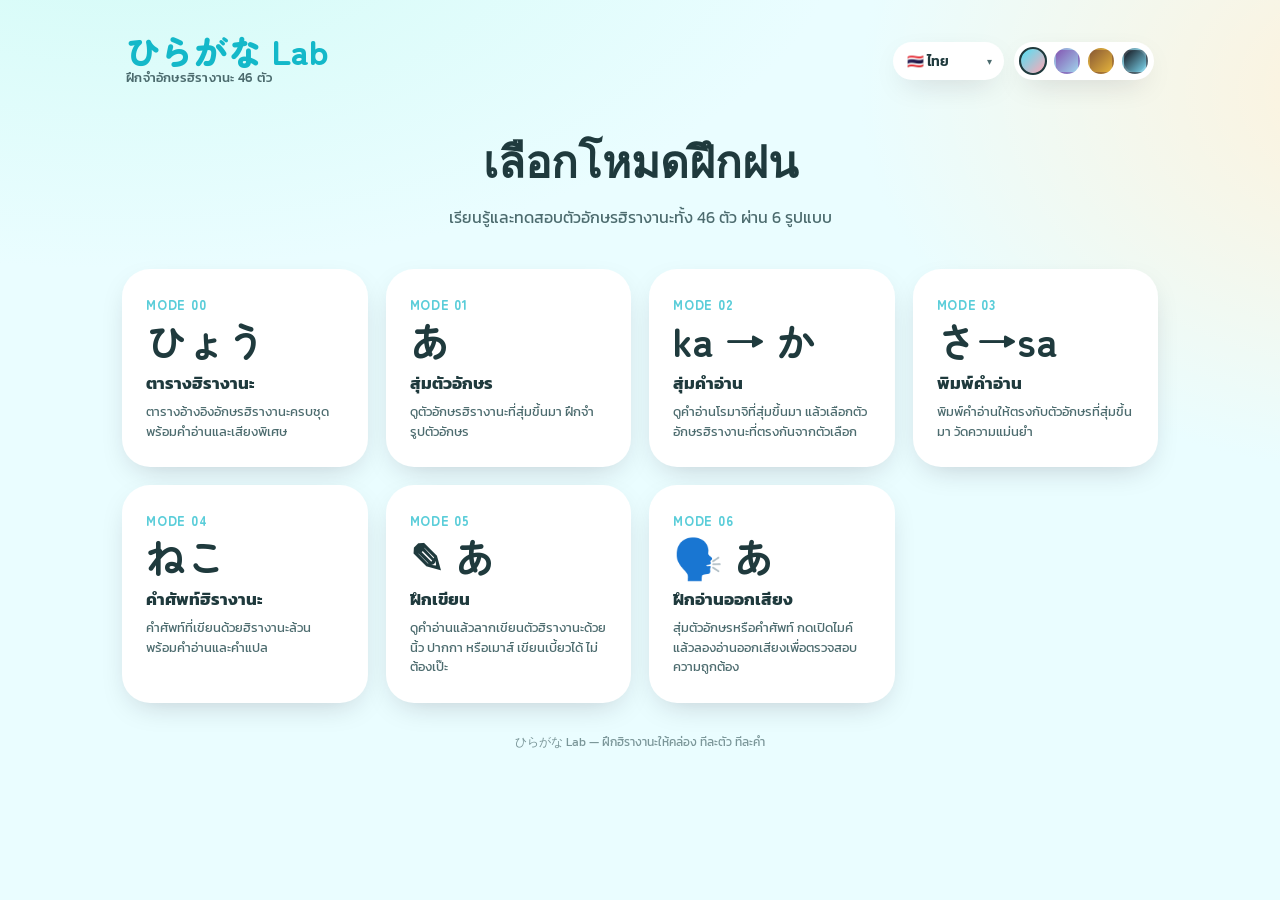
==== commit d72a5001: "Add files via upload" ====
--- a/index.html
+++ b/index.html
@@ -1,3 +1,4 @@
+
 <!DOCTYPE html>
 <html lang="th" data-theme="sky">
 <head>
@@ -258,6 +259,7 @@
     font-size:clamp(70px,18vw,150px);
     color:var(--text);
     line-height:1;
+    text-align:center;
   }
   .romaji-big{
     font-family:var(--font-en);
@@ -274,10 +276,34 @@
     padding:4px 14px;
     border-radius:999px;
   }
+  .meaning-line{
+    font-family:var(--font-th);
+    font-size:17px; font-weight:500; color:var(--text-soft);
+    background:var(--input-bg); padding:6px 16px; border-radius:999px;
+  }
+  .blurred{filter:blur(7px); opacity:.5; transition:filter .2s;}
   .hint-line{
     position:absolute; bottom:14px; left:0; right:0; text-align:center;
     font-size:12px; color:var(--text-soft); opacity:.75; font-weight:500;
   }
+
+  /* mode 2 - choices */
+  .choice-grid{
+    display:grid; grid-template-columns:repeat(2,1fr); gap:12px;
+    width:100%; max-width:360px; margin-top:6px;
+  }
+  .choice-btn{
+    font-family:var(--font-jp);
+    font-size:clamp(30px,7vw,46px); font-weight:700; color:var(--text);
+    background:var(--input-bg); border:2px solid var(--secondary);
+    border-radius:var(--radius-md); padding:14px 8px;
+    cursor:pointer; transition: transform .12s ease, border-color .15s ease, background .15s ease, color .15s ease;
+  }
+  .choice-btn:hover{border-color:var(--primary);}
+  .choice-btn:active{transform:scale(.96);}
+  .choice-btn.correct{border-color:#2fb380; background:#eefdf6; color:#1f9d6b;}
+  .choice-btn.wrong{border-color:#e5484d; background:#fff1f1; color:#d64545;}
+  .choice-btn[disabled]{cursor:default;}
 
   /* mode 3 - typing */
   .answer-row{
@@ -305,29 +331,12 @@
   .check-btn:hover{filter:brightness(1.06);}
   .feedback{
     min-height:22px; font-weight:600; font-size:14px;
+    text-align:center;
   }
   .feedback.ok{color:#1f9d6b;}
   .feedback.no{color:#d64545;}
 
-  /* mode 2 - choices */
-  .choice-grid{
-    display:grid; grid-template-columns:repeat(2,1fr); gap:12px;
-    width:100%; max-width:360px; margin-top:6px;
-  }
-  .choice-btn{
-    font-family:var(--font-jp);
-    font-size:clamp(30px,7vw,46px); font-weight:700; color:var(--text);
-    background:var(--input-bg); border:2px solid var(--secondary);
-    border-radius:var(--radius-md); padding:14px 8px;
-    cursor:pointer; transition: transform .12s ease, border-color .15s ease, background .15s ease, color .15s ease;
-  }
-  .choice-btn:hover{border-color:var(--primary);}
-  .choice-btn:active{transform:scale(.96);}
-  .choice-btn.correct{border-color:#2fb380; background:#eefdf6; color:#1f9d6b;}
-  .choice-btn.wrong{border-color:#e5484d; background:#fff1f1; color:#d64545;}
-  .choice-btn[disabled]{cursor:default;}
-
-  /* mode 4 */
+  /* mode 4 & 6 */
   .toggle-row{display:flex; gap:10px; margin-bottom:16px; flex-wrap:wrap;}
   .toggle-btn{
     background:var(--card); color:var(--text); border:none;
@@ -337,18 +346,113 @@
   .toggle-btn.off{color:var(--text-soft); opacity:.55;}
   .toggle-btn .dot{width:8px;height:8px;border-radius:50%;background:var(--primary);}
   .toggle-btn.off .dot{background:var(--dark);}
-  .meaning-line{
-    font-family:var(--font-th);
-    font-size:17px; font-weight:500; color:var(--text-soft);
-    background:var(--input-bg); padding:6px 16px; border-radius:999px;
-  }
-  .blurred{filter:blur(7px); opacity:.5; transition:filter .2s;}
+
+  /* ===== MODE 5 - WRITING PRACTICE ===== */
+  .write-card{
+    width:100%;
+    max-width:420px;
+    display:flex; flex-direction:column; align-items:center; gap:14px;
+    background:var(--card);
+    border-radius:var(--radius-lg);
+    box-shadow:var(--shadow-pop);
+    padding: 26px 22px 24px;
+  }
+  .romaji-line{
+    display:flex; align-items:center; justify-content:center;
+    gap:12px; flex-wrap:wrap;
+  }
+  .reveal-kana{
+    font-family:var(--font-jp);
+    font-weight:700;
+    font-size:clamp(30px,8vw,54px);
+    color:var(--primary);
+    line-height:1;
+    display:none;
+  }
+  .reveal-kana.show{ display:inline-block; }
+  .canvas-wrap{
+    position:relative;
+    width:min(300px,72vw);
+    aspect-ratio:1/1;
+    border-radius:var(--radius-md);
+    background:
+      linear-gradient(var(--grid-line) 1.5px, transparent 1.5px) center/100% 50%,
+      linear-gradient(90deg, var(--grid-line) 1.5px, transparent 1.5px) center/50% 100%,
+      var(--input-bg);
+    border:2px dashed var(--secondary);
+    overflow:hidden;
+    touch-action:none;
+  }
+  .write-ghost{
+    position:absolute; inset:0;
+    display:flex; align-items:center; justify-content:center;
+    font-family:var(--font-jp); font-weight:700;
+    font-size:800%;
+    color:var(--text);
+    opacity:.40;
+    pointer-events:none;
+    user-select:none;
+    transition: opacity .2s ease, color .2s ease;
+    z-index:1;
+  }
+  .write-ghost.revealed{ opacity:1; color:var(--primary); }
+  #writeCanvas5{
+    position:absolute; inset:0;
+    width:100%; height:100%;
+    display:block;
+    cursor:crosshair;
+    touch-action:none;
+    z-index:2;
+  }
+  .write-toolbar{display:flex; gap:8px; flex-wrap:wrap; justify-content:center;}
+  .wtool-btn{
+    background:var(--input-bg); color:var(--text); border:none;
+    padding:8px 14px; border-radius:999px; font-size:12.5px; font-weight:600;
+    cursor:pointer; display:flex; align-items:center; gap:6px;
+  }
+  .wtool-btn:hover{color:var(--primary);}
+  .wtool-btn.off{color:var(--text-soft); opacity:.6;}
+  .wtool-btn .dot{width:7px;height:7px;border-radius:50%;background:var(--primary);}
+  .wtool-btn.off .dot{background:var(--dark);}
+  .hint-line-static{
+    text-align:center; font-size:12px; color:var(--text-soft); opacity:.8; font-weight:500;
+    line-height:1.5; max-width:340px;
+  }
 
   footer{
     text-align:center; margin-top:30px; font-size:12px; color:var(--text-soft); opacity:.7;
   }
 
-  /* ===== MODE 5 - CHART ===== */
+  /* ===== MODE 6 - SPEAKING ===== */
+  .mic-btn{
+    width: 76px; height: 76px; border-radius: 50%;
+    background: var(--primary); color: white; border: none;
+    font-size: 28px; cursor: pointer; display: flex;
+    align-items: center; justify-content: center;
+    box-shadow: var(--shadow-pop); transition: all 0.2s ease;
+    margin: 10px 0;
+  }
+  .mic-btn:hover{ filter: brightness(1.08); transform: scale(1.04); }
+  .mic-btn:active{ transform: scale(0.96); }
+  .mic-btn.recording {
+    background: #e5484d;
+    animation: pulseMic 1.4s infinite alternate;
+  }
+  @keyframes pulseMic {
+    0% { box-shadow: 0 0 0 0 rgba(229,72,77, 0.5); }
+    100% { box-shadow: 0 0 0 18px rgba(229,72,77, 0); }
+  }
+  .speak-tools{ display:flex; gap:12px; margin-top:10px; flex-wrap:wrap; justify-content:center; }
+  .speak-btn{
+    background: var(--card); color: var(--text); border: 2px solid var(--secondary);
+    padding: 10px 20px; border-radius: var(--radius-sm); font-weight: 600;
+    font-size: 14px; cursor: pointer; display: flex; align-items: center; gap: 8px;
+    box-shadow: var(--shadow-soft); transition: all 0.15s;
+  }
+  .speak-btn:hover{ border-color: var(--primary); color: var(--primary); }
+  .speak-btn:disabled{ opacity: 0.5; cursor: not-allowed; border-color: var(--secondary); color: var(--text-soft); }
+
+  /* ===== MODE 0 - CHART ===== */
   .chart-wrap{display:flex; flex-direction:column; gap:20px; padding-bottom:24px;}
   .chart-block{
     background:var(--card); border-radius:var(--radius-lg); box-shadow:var(--shadow-soft);
@@ -434,7 +538,7 @@
   <section id="screen-home">
     <div class="hero">
       <h1 data-i18n="heroTitle">เลือกโหมดฝึกฝน</h1>
-      <p data-i18n="heroSub">เรียนรู้และทดสอบตัวอักษรฮิรางานะทั้ง 46 ตัว ผ่าน 5 รูปแบบ</p>
+      <p data-i18n="heroSub">เรียนรู้และทดสอบตัวอักษรฮิรางานะทั้ง 46 ตัว ผ่าน 6 รูปแบบ</p>
     </div>
     <div class="mode-grid">
       <div class="mode-card" data-mode="0">
@@ -466,6 +570,19 @@
         <div class="glyph">ねこ</div>
         <h3 data-i18n="mode4Title">คำศัพท์ฮิรางานะ</h3>
         <p data-i18n="mode4Desc">คำศัพท์ที่เขียนด้วยฮิรางานะล้วน พร้อมคำอ่านและคำแปล</p>
+      </div>
+      <div class="mode-card" data-mode="5">
+        <div class="num">MODE 05</div>
+        <div class="glyph">✎ あ</div>
+        <h3 data-i18n="mode6Title">ฝึกเขียน</h3>
+        <p data-i18n="mode6Desc">ดูคำอ่านแล้วลากเขียนตัวฮิรางานะด้วยนิ้ว ปากกา หรือเมาส์ เขียนเบี้ยวได้ ไม่ต้องเป๊ะ</p>
+      </div>
+      <!-- โหมด 6 ใหม่ตามที่ขอมา -->
+      <div class="mode-card" data-mode="6">
+        <div class="num">MODE 06</div>
+        <div class="glyph">🗣️ あ</div>
+        <h3 data-i18n="mode7Title">ฝึกอ่านออกเสียง</h3>
+        <p data-i18n="mode7Desc">สุ่มตัวอักษรหรือคำศัพท์ กดเปิดไมค์แล้วลองอ่านออกเสียงเพื่อตรวจสอบความถูกต้อง</p>
       </div>
     </div>
   </section>
@@ -563,6 +680,63 @@
       <div class="chart-block">
         <h2><span class="tag">きゃ・しゃ・ちゃ…</span><span data-i18n="chartYouonTitle">เสียงพิเศษ: เสียงควบ (Yōon)</span></h2>
         <div class="kana-table" id="tableYouon"></div>
+      </div>
+    </div>
+  </section>
+
+  <!-- ===== MODE 5 - WRITING PRACTICE ===== -->
+  <section class="panel" id="panel-5">
+    <div class="panel-topline">
+      <button class="back-btn" data-back>← <span data-i18n="backBtn">กลับเมนู</span></button>
+      <div class="stat-chip"><span data-i18n="mode6Title">ฝึกเขียน</span></div>
+    </div>
+    <div class="stage-wrap">
+      <div class="write-card">
+        <div class="romaji-line">
+          <div class="romaji-big" id="romajiDisplay5">a</div>
+          <span class="reveal-kana" id="revealKana5"></span>
+        </div>
+
+        <div class="canvas-wrap">
+          <div class="write-ghost" id="writeGhost5" style="display:none">あ</div>
+          <canvas id="writeCanvas5"></canvas>
+        </div>
+
+        <div class="write-toolbar">
+          <button class="wtool-btn off" id="toggleGuide5"><span class="dot"></span><span id="toggleGuide5Text" data-i18n="showGuide">แสดงตัวอย่าง</span></button>
+          <button class="wtool-btn" id="revealBtn5"><span class="dot"></span><span data-i18n="revealBtnText">เฉลย</span></button>
+          <button class="wtool-btn" id="clearBtn5"><span class="dot"></span><span data-i18n="clearBtnText">ล้าง</span></button>
+        </div>
+
+        <div class="hint-line-static" data-i18n="hintClick5">ดูคำอ่านด้านบน แล้วลากเขียนตัวฮิรางานะในกรอบ เขียนเบี้ยวหรือเส้นไม่ตรงก็ได้ ไม่ต้องเป๊ะ</div>
+
+        <button class="check-btn" id="nextBtn5" data-i18n="nextBtnText">คำถัดไป →</button>
+      </div>
+    </div>
+  </section>
+
+  <!-- ===== MODE 6 - SPEAKING PRACTICE ===== -->
+  <section class="panel" id="panel-6">
+    <div class="panel-topline">
+      <button class="back-btn" data-back>← <span data-i18n="backBtn">กลับเมนู</span></button>
+      <div class="stat-chip"><span data-i18n="mode7Title">ฝึกอ่านออกเสียง</span></div>
+    </div>
+    <div class="toggle-row">
+      <button class="toggle-btn off" id="toggleRomaji6"><span class="dot"></span><span id="toggleRomajiText6" data-i18n="showRomaji">แสดงคำอ่านอังกฤษ</span></button>
+    </div>
+    <div class="stage-wrap">
+      <div class="flashcard no-click" id="card6">
+        <div class="kana-big" id="kanaDisplay6">あ</div>
+        <div class="sub-line blurred" id="romajiDisplay6" style="font-family: var(--font-en);">a</div>
+        <div class="meaning-line" id="meaningDisplay6">ตัวอักษรเดี่ยว</div>
+
+        <button class="mic-btn" id="micBtn6" title="กดแล้วเริ่มพูด">🎙️</button>
+        <div class="feedback" id="feedback6" style="margin-top: 5px; min-height: 24px;"></div>
+
+        <div class="speak-tools">
+          <button class="speak-btn" id="answerBtn6">🔑 <span data-i18n="revealAndListen">ฟังเฉลย (เสียงสิริ)</span></button>
+          <button class="speak-btn" id="nextBtn6"><span data-i18n="nextWord">คำถัดไป →</span></button>
+        </div>
       </div>
     </div>
   </section>
@@ -600,7 +774,7 @@
   ["うみ","umi","ทะเล","sea"],
   ["そら","sora","ท้องฟ้า","sky"],
   ["はな","hana","ดอกไม้","flower"],
-  ["くも","kumo","เมฆ","cloud"],
+  ["くมุ","kumo","เมฆ","cloud"],
   ["あめ","ame","ฝน","rain"],
   ["かぜ","kaze","ลม","wind"],
   ["ゆき","yuki","หิมะ","snow"],
@@ -616,7 +790,7 @@
   ["ともだち","tomodachi","เพื่อน","friend"],
   ["かぞく","kazoku","ครอบครัว","family"],
   ["せんせい","sensei","ครู","teacher"],
-  ["ほん","hon","หนังสือ","book"],
+  ["本","hon","หนังสือ","book"],
   ["つくえ","tsukue","โต๊ะ","desk"],
   ["いす","isu","เก้าอี้","chair"],
   ["あさごはん","asagohan","อาหารเช้า","breakfast"],
@@ -643,7 +817,7 @@
   {label:"m",  cells:["ま|ma","み|mi","む|mu","め|me","も|mo"]},
   {label:"y",  cells:["や|ya","","ゆ|yu","","よ|yo"]},
   {label:"r",  cells:["ら|ra","り|ri","る|ru","れ|re","ろ|ro"]},
-  {label:"w",  cells:["わ|wa","","","","を|wo"]},
+  {label:"w",  cells:["わ|wa","","","","をして|wo"]},
   {label:"n",  cells:["ん|n","","","",""]}
 ];
 
@@ -651,7 +825,7 @@
   {label:"g", cells:["が|ga","ぎ|gi","ぐ|gu","げ|ge","ご|go"]},
   {label:"z", cells:["ざ|za","じ|ji","ず|zu","ぜ|ze","ぞ|zo"]},
   {label:"d", cells:["だ|da","ぢ|ji","づ|zu","で|de","ど|do"]},
-  {label:"b", cells:["ば|ba","び|bi","ぶ|bu","べ|be","ぼ|bo"]},
+  {label:"b", cells:["ば|ba","び|bi","ぶ|ぶ","べ|be","ぼ|bo"]},
   {label:"p", cells:["ぱ|pa","ぴ|pi","ぷ|pu","ぺ|pe","ぽ|po"]}
 ];
 
@@ -674,12 +848,17 @@
   th:{
     appSubtitle:"ฝึกจำอักษรฮิรางานะ 46 ตัว",
     heroTitle:"เลือกโหมดฝึกฝน",
-    heroSub:"เรียนรู้และทดสอบตัวอักษรฮิรางานะทั้ง 46 ตัว",
+    heroSub:"เรียนรู้และทดสอบตัวอักษรฮิรางานะทั้ง 46 ตัว ผ่าน 6 รูปแบบ",
     mode1Title:"สุ่มตัวอักษร", mode1Desc:"ดูตัวอักษรฮิรางานะที่สุ่มขึ้นมา ฝึกจำรูปตัวอักษร",
     mode2Title:"สุ่มคำอ่าน", mode2Desc:"ดูคำอ่านโรมาจิที่สุ่มขึ้นมา แล้วเลือกตัวอักษรฮิรางานะที่ตรงกันจากตัวเลือก",
     mode3Title:"พิมพ์คำอ่าน", mode3Desc:"พิมพ์คำอ่านให้ตรงกับตัวอักษรที่สุ่มขึ้นมา วัดความแม่นยำ",
     mode4Title:"คำศัพท์ฮิรางานะ", mode4Desc:"คำศัพท์ที่เขียนด้วยฮิรางานะล้วน พร้อมคำอ่านและคำแปล",
     mode5Title:"ตารางฮิรางานะ", mode5Desc:"ตารางอ้างอิงอักษรฮิรางานะครบชุด พร้อมคำอ่านและเสียงพิเศษ",
+    mode6Title:"ฝึกเขียน", mode6Desc:"ดูคำอ่านแล้วลากเขียนตัวฮิรางานะด้วยนิ้ว ปากกา หรือเมาส์ เขียนเบี้ยวได้ ไม่ต้องเป๊ะ",
+    mode7Title:"ฝึกอ่านออกเสียง", mode7Desc:"สุ่มตัวอักษรหรือคำศัพท์ กดเปิดไมค์แล้วลองอ่านออกเสียงเพื่อตรวจสอบความถูกต้อง",
+    hintClick5:"ดูคำอ่านด้านบน แล้วลากเขียนตัวฮิรางานะในกรอบ เขียนเบี้ยวหรือเส้นไม่ตรงก็ได้ ไม่ต้องเป๊ะ",
+    hideGuide:"ซ่อนตัวอย่าง", showGuide:"แสดงตัวอย่าง",
+    revealBtnText:"เฉลย", clearBtnText:"ล้าง", nextBtnText:"คำถัดไป →",
     chartLegend:"ตารางอ้างอิง ดูอักษรพร้อมคำอ่านโรมาจิได้ครบทุกตัว",
     chartMainTitle:"เสียงพื้นฐาน (Gojūon)",
     chartDakutenTitle:"เสียงพิเศษ: เสียงก้อง / กึ่งก้อง (Dakuten・Handakuten)",
@@ -692,20 +871,33 @@
     scoreLabel:"คะแนน", streakLabel:"ติดต่อกัน",
     correctMsg:"ถูกต้อง! 🎉",
     wrongMsgPrefix:"ไม่ถูก คำตอบคือ: ",
-    hideRomaji:"ซ่อนคำอ่าน", showRomaji:"แสดงคำอ่าน",
+    hideRomaji:"ซ่อนคำอ่าน", showRomaji:"แสดงคำอ่านอังกฤษ",
     hideMeaning:"ซ่อนคำแปล", showMeaning:"แสดงคำแปล",
     footerText:"ひらがな Lab — ฝึกฮิรางานะให้คล่อง ทีละตัว ทีละคำ",
-    inputPlaceholder:"พิมพ์คำอ่าน..."
+    inputPlaceholder:"พิมพ์คำอ่าน...",
+    revealAndListen: "ฟังเฉลย (เสียงสิริ)",
+    nextWord: "คำถัดไป →",
+    singleLetter: "ตัวอักษรเดี่ยว",
+    listening: "กำลังฟัง... พูดได้เลย",
+    tryAgain: "ลองใหม่อีกครั้ง ❌",
+    notSupportMic: "อุปกรณ์นี้ไม่รองรับระบบแยกแยะเสียง หรือคุณปฏิเสธการเข้าถึง",
+    permissionRequired: "โหมดนี้จำเป็นต้องใช้ไมโครโฟนในการรับเสียง คุณต้องการอนุญาตหรือไม่? (ขอเพียงครั้งเดียว)",
+    speakMatch: "สุดยอด อ่านถูกต้อง! 🌟"
   },
   en:{
     appSubtitle:"Master all 46 Hiragana characters",
     heroTitle:"Choose a practice mode",
-    heroSub:"Learn and test all 46 Hiragana characters through 5 modes",
+    heroSub:"Learn and test all 46 Hiragana characters through 6 modes",
     mode1Title:"Random Character", mode1Desc:"See a random Hiragana character, practice recognizing its shape",
     mode2Title:"Random Reading", mode2Desc:"See a random romaji reading, then pick the matching Hiragana character",
     mode3Title:"Type the Reading", mode3Desc:"Type the romaji reading that matches the character shown",
     mode4Title:"Hiragana Vocabulary", mode4Desc:"Words written purely in Hiragana, with reading and meaning",
     mode5Title:"Hiragana Chart", mode5Desc:"A full reference chart of hiragana with readings and special sounds",
+    mode6Title:"Writing Practice", mode6Desc:"See a reading and trace the Hiragana with your finger, stylus, or mouse — wobbly lines are totally fine",
+    mode7Title:"Speaking Practice", mode7Desc:"Random character or vocabulary, press mic and speak out loud to check correctness",
+    hintClick5:"Look at the reading above, then draw the Hiragana in the box. Wobbly or uneven lines are fine — it doesn't need to be perfect",
+    hideGuide:"Hide example", showGuide:"Show example",
+    revealBtnText:"Reveal", clearBtnText:"Clear", nextBtnText:"Next word →",
     chartLegend:"Reference chart — every character with its romaji reading",
     chartMainTitle:"Basic Sounds (Gojūon)",
     chartDakutenTitle:"Special Sounds: Voiced / Semi-voiced (Dakuten・Handakuten)",
@@ -718,10 +910,18 @@
     scoreLabel:"Score", streakLabel:"Streak",
     correctMsg:"Correct! 🎉",
     wrongMsgPrefix:"Not quite — the answer was: ",
-    hideRomaji:"Hide reading", showRomaji:"Show reading",
+    hideRomaji:"Hide reading", showRomaji:"Show Romaji",
     hideMeaning:"Hide meaning", showMeaning:"Show meaning",
     footerText:"ひらがな Lab — practice hiragana, one card at a time",
-    inputPlaceholder:"Type the reading..."
+    inputPlaceholder:"Type the reading...",
+    revealAndListen: "Reveal & Listen (Siri)",
+    nextWord: "Next →",
+    singleLetter: "Single Letter",
+    listening: "Listening... speak now",
+    tryAgain: "Try again ❌",
+    notSupportMic: "Speech Recognition not supported or permission denied",
+    permissionRequired: "This mode requires microphone input. Do you want to allow access? (Asked only once)",
+    speakMatch: "Awesome! Correct Pronunciation! 🌟"
   }
 };
 
@@ -736,6 +936,8 @@
   document.getElementById("answerInput").placeholder = STR[lang].inputPlaceholder;
   document.getElementById("toggleRomajiText").textContent = state.hideRomaji ? STR[lang].showRomaji : STR[lang].hideRomaji;
   document.getElementById("toggleMeaningText").textContent = state.hideMeaning ? STR[lang].showMeaning : STR[lang].hideMeaning;
+  document.getElementById("toggleGuide5Text").textContent = guideVisible5 ? STR[lang].hideGuide : STR[lang].showGuide;
+  document.getElementById("toggleRomajiText6").textContent = state6.showRomaji ? STR[lang].hideRomaji : STR[lang].showRomaji;
   document.documentElement.lang = lang;
 }
 
@@ -763,25 +965,73 @@
   2: document.getElementById("panel-2"),
   3: document.getElementById("panel-3"),
   4: document.getElementById("panel-4"),
+  5: document.getElementById("panel-5"),
+  6: document.getElementById("panel-6")
 };
 let currentMode = null;
 let chartBuilt = false;
+let hasMicPermission = false; // ตัวแปรสำหรับจำสถานะการขอสิทธิ์ไมค์
 
 function goHome(){
   currentMode = null;
   screens.home.style.display = "block";
-  [0,1,2,3,4].forEach(m=>screens[m].classList.remove("active"));
-}
+  [0,1,2,3,4,5,6].forEach(m=>screens[m].classList.remove("active"));
+  if (recognition) { try { recognition.stop(); } catch(e){} }
+}
+
 function goMode(m){
+  if(m === 6) {
+    // แก้ไขจุดที่ 1: ถ้าเคยได้สิทธิ์แล้ว ให้เข้าโหมด 6 ทันที ไม่ต้องเรียก confirm อีก
+    if (hasMicPermission) {
+      proceedToMode6();
+      return;
+    }
+
+    // ถามครั้งแรกครั้งเดียวจริง ๆ
+    const consent = confirm(STR[lang].permissionRequired);
+    if(!consent) return;
+    
+    if(navigator.mediaDevices && navigator.mediaDevices.getUserMedia) {
+      navigator.mediaDevices.getUserMedia({ audio: true })
+      .then(stream => {
+        stream.getTracks().forEach(track => track.stop());
+        hasMicPermission = true; 
+        proceedToMode6();
+      })
+      .catch(err => {
+        alert(STR[lang].notSupportMic);
+      });
+    } else {
+      hasMicPermission = true; 
+      proceedToMode6();
+    }
+    return;
+  }
+  
+  proceedToMode(m);
+}
+
+function proceedToMode(m) {
   currentMode = m;
   screens.home.style.display = "none";
-  [0,1,2,3,4].forEach(x=>screens[x].classList.toggle("active", x==m));
+  [0,1,2,3,4,5,6].forEach(x=>screens[x].classList.toggle("active", x==m));
   if(m==1) newCard1();
   if(m==2) newCard2(true);
   if(m==3) newCard3(true);
   if(m==4) newCard4();
   if(m==0 && !chartBuilt){ buildAllCharts(); chartBuilt = true; }
-}
+  if(m==5){
+    newCard5();
+    requestAnimationFrame(()=> setupCanvas5());
+  }
+}
+
+function proceedToMode6() {
+  proceedToMode(6);
+  initSpeechRecognition();
+  newCard6();
+}
+
 document.querySelectorAll(".mode-card").forEach(c=>{
   c.addEventListener("click", ()=> goMode(parseInt(c.getAttribute("data-mode"))));
 });
@@ -964,6 +1214,210 @@
   applyLang();
 });
 
+/* ============ MODE 5 (writing practice) ============ */
+let idx5 = -1;
+let guideVisible5 = false;
+const canvas5 = document.getElementById("writeCanvas5");
+const ctx5 = canvas5.getContext("2d");
+let drawing5 = false;
+
+function setupCanvas5(){
+  const rect = canvas5.getBoundingClientRect();
+  if(rect.width === 0 || rect.height === 0) return;
+  const dpr = window.devicePixelRatio || 1;
+  canvas5.width = rect.width * dpr;
+  canvas5.height = rect.height * dpr;
+  ctx5.setTransform(1,0,0,1,0,0);
+  ctx5.scale(dpr, dpr);
+  ctx5.lineCap = "round";
+  ctx5.lineJoin = "round";
+  ctx5.lineWidth = Math.max(8, rect.width * 0.045);
+  ctx5.strokeStyle = getComputedStyle(document.documentElement).getPropertyValue("--primary").trim() || "#14b8c9";
+}
+
+function clearCanvas5(){
+  ctx5.save();
+  ctx5.setTransform(1,0,0,1,0,0);
+  ctx5.clearRect(0, 0, canvas5.width, canvas5.height);
+  ctx5.restore();
+}
+
+function getCanvasPos5(e){
+  const rect = canvas5.getBoundingClientRect();
+  return { x: e.clientX - rect.left, y: e.clientY - rect.top };
+}
+
+canvas5.addEventListener("pointerdown", (e)=>{
+  e.preventDefault();
+  drawing5 = true;
+  canvas5.setPointerCapture(e.pointerId);
+  const p = getCanvasPos5(e);
+  ctx5.beginPath();
+  ctx5.moveTo(p.x, p.y);
+});
+canvas5.addEventListener("pointermove", (e)=>{
+  if(!drawing5) return;
+  e.preventDefault();
+  const p = getCanvasPos5(e);
+  ctx5.lineTo(p.x, p.y);
+  ctx5.stroke();
+});
+window.addEventListener("pointerup", ()=> drawing5 = false);
+window.addEventListener("pointercancel", ()=> drawing5 = false);
+
+window.addEventListener("resize", ()=>{
+  if(currentMode === 5){ setupCanvas5(); }
+});
+
+function newCard5(){
+  idx5 = pickRandom(HIRAGANA, idx5);
+  document.getElementById("romajiDisplay5").textContent = HIRAGANA[idx5][1];
+  const ghost = document.getElementById("writeGhost5");
+  ghost.textContent = HIRAGANA[idx5][0];
+  ghost.style.display = guideVisible5 ? "" : "none";
+  const revealEl = document.getElementById("revealKana5");
+  revealEl.textContent = HIRAGANA[idx5][0];
+  revealEl.classList.remove("show");
+  clearCanvas5();
+}
+
+document.getElementById("clearBtn5").addEventListener("click", clearCanvas5);
+document.getElementById("nextBtn5").addEventListener("click", newCard5);
+document.getElementById("revealBtn5").addEventListener("click", ()=>{
+  document.getElementById("revealKana5").classList.toggle("show");
+});
+document.getElementById("toggleGuide5").addEventListener("click", (e)=>{
+  guideVisible5 = !guideVisible5;
+  const ghost = document.getElementById("writeGhost5");
+  ghost.style.display = guideVisible5 ? "" : "none";
+  e.currentTarget.classList.toggle("off", !guideVisible5);
+  document.getElementById("toggleGuide5Text").textContent = guideVisible5 ? STR[lang].hideGuide : STR[lang].showGuide;
+});
+
+/* ============ MODE 6 - SPEAKING PRACTICE ============ */
+let currentItem6 = null; 
+let state6 = { showRomaji: false, isRecording: false };
+let recognition = null;
+
+function initSpeechRecognition() {
+  if (recognition) return;
+  const SpeechRecognition = window.SpeechRecognition || window.webkitSpeechRecognition;
+  if (!SpeechRecognition) {
+    document.getElementById("feedback6").textContent = STR[lang].notSupportMic;
+    document.getElementById("micBtn6").style.display = "none";
+    return;
+  }
+  recognition = new SpeechRecognition();
+  recognition.lang = "ja-JP"; 
+  recognition.interimResults = false;
+  recognition.maxAlternatives = 1;
+
+  recognition.onstart = () => {
+    state6.isRecording = true;
+    const micBtn = document.getElementById("micBtn6");
+    micBtn.classList.add("recording");
+    micBtn.textContent = "🛑";
+    const fb = document.getElementById("feedback6");
+    fb.textContent = STR[lang].listening;
+    fb.className = "feedback";
+  };
+
+  recognition.onresult = (event) => {
+    const speechResult = event.results[0][0].transcript;
+    evaluateSpeech6(speechResult);
+  };
+
+  // แก้ไขจุดที่ 3: ป้องกันกรณีระเบิดเวลาเออเรอร์ ให้เคลียร์สถานะปุ่มให้กลับมาปกติเสมอ
+  recognition.onerror = (event) => {
+    console.log("Speech Error:", event.error);
+    stopRecordingState6();
+    if(event.error !== 'no-speech') {
+      document.getElementById("feedback6").textContent = STR[lang].tryAgain;
+      document.getElementById("feedback6").className = "feedback no";
+    }
+  };
+
+  recognition.onend = () => {
+    stopRecordingState6();
+  };
+}
+
+function stopRecordingState6() {
+  state6.isRecording = false;
+  const micBtn = document.getElementById("micBtn6");
+  micBtn.classList.remove("recording");
+  micBtn.textContent = "🎙️";
+}
+
+function newCard6() {
+  const isVocab = Math.random() < 0.5;
+  if (isVocab) {
+    const vIdx = Math.floor(Math.random() * VOCAB.length);
+    const item = VOCAB[vIdx];
+    currentItem6 = { type: 'vocab', jp: item[0], romaji: item[1], th: item[2] };
+  } else {
+    const lIdx = Math.floor(Math.random() * HIRAGANA.length);
+    const item = HIRAGANA[lIdx];
+    currentItem6 = { type: 'letter', jp: item[0], romaji: item[1], th: STR[lang].singleLetter };
+  }
+
+  document.getElementById("kanaDisplay6").textContent = currentItem6.jp;
+  document.getElementById("romajiDisplay6").textContent = currentItem6.romaji;
+  document.getElementById("meaningDisplay6").textContent = currentItem6.th;
+  
+  const fb = document.getElementById("feedback6");
+  fb.textContent = "";
+  fb.className = "feedback";
+}
+
+function evaluateSpeech6(resultText) {
+  const fb = document.getElementById("feedback6");
+  // ทำความสะอาดข้อความ ตัดพวกเว้นวรรคและจุดฟูลสต็อปออกให้หมด
+  const cleanResult = resultText.replace(/[\s\.\?、。]/g, "");
+  const target = currentItem6.jp;
+
+  // สำหรับคนไทยสำเนียงไม่เป๊ะ: ใช้ .includes ตรวจจับส่วนใดส่วนหนึ่งของคำ ช่วยให้ผ่านง่ายขึ้น
+  if (cleanResult === target || target.includes(cleanResult) || cleanResult.includes(target)) {
+    fb.textContent = `「${resultText}」 -> ` + STR[lang].speakMatch;
+    fb.className = "feedback ok";
+  } else {
+    fb.textContent = `「${resultText}」 -> ` + STR[lang].tryAgain;
+    fb.className = "feedback no";
+  }
+}
+
+document.getElementById("micBtn6").addEventListener("click", () => {
+  if (!recognition) return;
+  if (state6.isRecording) {
+    recognition.stop();
+  } else {
+    recognition.start();
+  }
+});
+
+document.getElementById("answerBtn6").addEventListener("click", () => {
+  if (!currentItem6) return;
+  const utterance = new SpeechSynthesisUtterance(currentItem6.jp);
+  utterance.lang = "ja-JP";
+  
+  const voices = window.speechSynthesis.getVoices();
+  const jpVoice = voices.find(v => v.lang.startsWith("ja"));
+  if (jpVoice) utterance.voice = jpVoice;
+  
+  window.speechSynthesis.speak(utterance);
+});
+
+document.getElementById("nextBtn6").addEventListener("click", newCard6);
+
+document.getElementById("toggleRomaji6").addEventListener("click", (e) => {
+  state6.showRomaji = !state6.showRomaji;
+  const el = document.getElementById("romajiDisplay6");
+  el.classList.toggle("blurred", !state6.showRomaji);
+  e.currentTarget.classList.toggle("off", !state6.showRomaji);
+  applyLang();
+});
+
+
 /* ============ MODE 5 - CHART ============ */
 function renderKanaTable(containerId, rows, headerLabels){
   const el = document.getElementById(containerId);
@@ -1028,6 +1482,10 @@
   }
 });
 
+if (typeof speechSynthesis !== 'undefined' && speechSynthesis.onvoiceschanged !== undefined) {
+  speechSynthesis.onvoiceschanged = () => {};
+}
+
 /* ============ INIT ============ */
 goHome();
 applyLang();
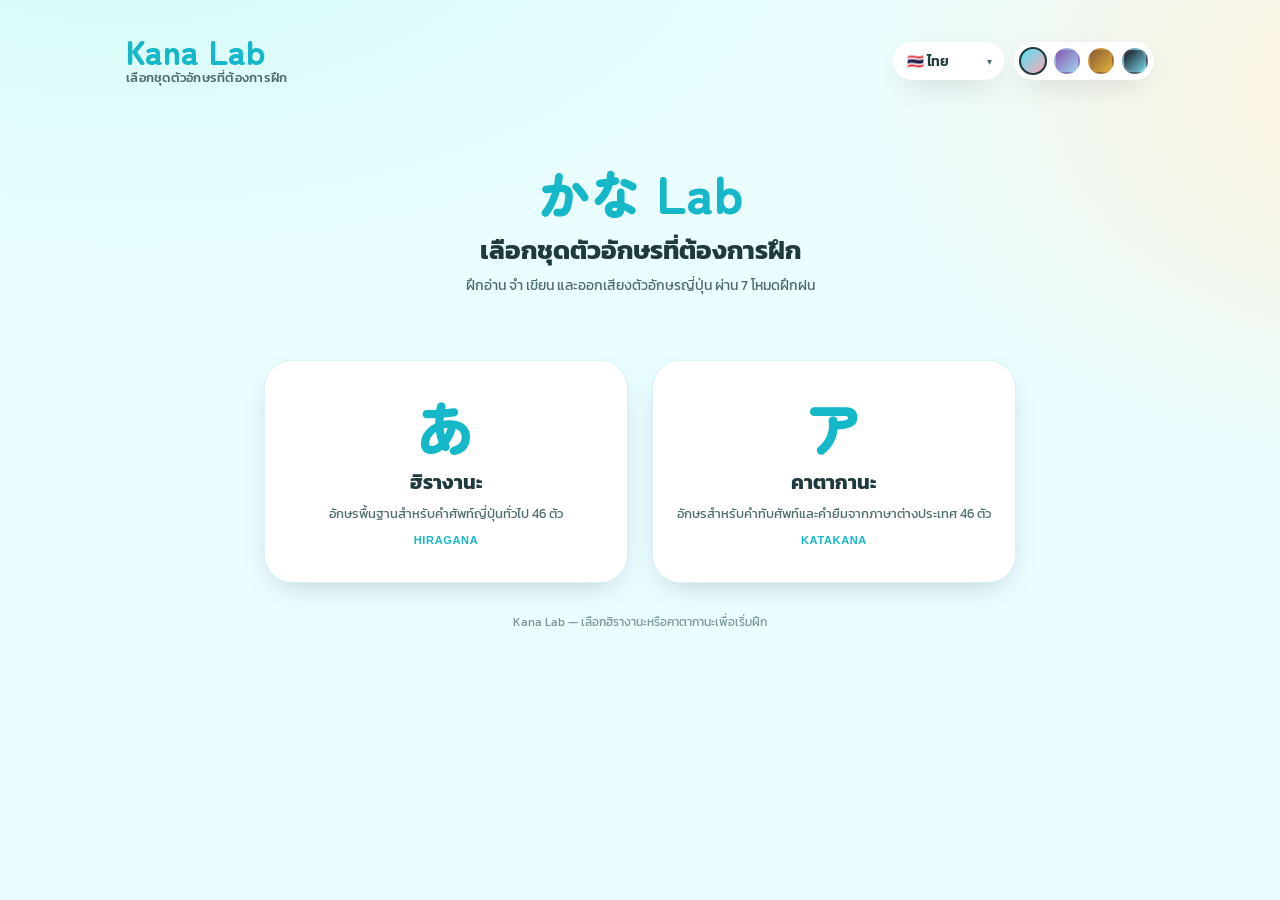
==== commit 14869ca9: "add Katakana and Separate files" ====
--- a/index.html
+++ b/index.html
@@ -3,510 +3,14 @@
 <html lang="th" data-theme="sky">
 <head>
 <meta charset="UTF-8">
-<meta name="viewport" content="width=device-width, initial-scale=1.0, viewport-fit=cover">
-<title>ひらがな Lab — เรียนฮิรางานะ</title>
+<meta name="viewport" content="width=device-width, initial-scale=1.0, maximum-scale=1.0, user-scalable=no, viewport-fit=cover">
+<title>Kana Lab — เลือกชุดตัวอักษรที่ต้องการฝึก</title>
+<link rel="icon" href="wedB.png" type="image/png">
+<link rel="apple-touch-icon" href="wedB.png">
+<meta name="theme-color" content="#ffffff">
 <link rel="preconnect" href="https://fonts.googleapis.com">
 <link href="https://fonts.googleapis.com/css2?family=Zen+Maru+Gothic:wght@500;700;900&family=Kanit:wght@400;500;600;700&family=Poppins:wght@400;500;600;700&display=swap" rel="stylesheet">
-<style>
-  :root{
-    --radius-lg: 28px;
-    --radius-md: 18px;
-    --radius-sm: 10px;
-    --font-jp: 'Zen Maru Gothic', 'Kosugi Maru', sans-serif;
-    --font-th: 'Kanit', 'Noto Sans Thai', sans-serif;
-    --font-en: 'Poppins', sans-serif;
-    --shadow-soft: 0 10px 30px -12px rgba(30,20,40,.25);
-    --shadow-pop: 0 16px 40px -14px rgba(30,20,40,.35);
-  }
-
-  /* ===== THEMES ===== */
-  [data-theme="sky"]{
-    --bg: #eafdff;
-    --bg-grad: radial-gradient(1200px 600px at 10% -10%, #d3fbf6 0%, transparent 60%), radial-gradient(1000px 700px at 110% 10%, #fff1d9 0%, transparent 55%), #eafdff;
-    --card: #ffffff;
-    --primary: #14b8c9;      /* deep tone of Bright Blue #51e2f5 */
-    --primary-soft:#51e2f5;
-    --secondary:#9df9ef;     /* Blue Green */
-    --accent:#edf756;        /* Dusty White (yellow-green) */
-    --pink:#ffa8b6;          /* Pink Sand */
-    --dark:#a28089;          /* Dark Sand */
-    --text:#1f3a3d;
-    --text-soft:#4c6b6e;
-    --grid-line: rgba(20,184,201,.16);
-    --input-bg:#f2fdff;
-  }
-  [data-theme="fuji"]{
-    --bg:#f6f3fc;
-    --bg-grad: radial-gradient(1200px 600px at 100% -10%, #eee7fb 0%, transparent 55%), radial-gradient(1000px 700px at -10% 20%, #dcebfa 0%, transparent 55%), #f6f3fc;
-    --card:#ffffff;
-    --primary:#8458b3;       /* Purple Pain */
-    --primary-soft:#d0bdf4;  /* Medium Purple */
-    --secondary:#a0d2eb;     /* Ice Cold */
-    --accent:#e5eaf5;        /* Freeze Purple */
-    --pink:#cdb4e0;
-    --dark:#a28089;          /* Heavy Purple */
-    --text:#31234a;
-    --text-soft:#5b4b74;
-    --grid-line: rgba(132,88,179,.16);
-    --input-bg:#f8f6fd;
-  }
-  [data-theme="wood"]{
-    --bg:#f1e3d0;
-    --bg-grad: radial-gradient(1100px 600px at 0% -10%, #f6e9d6 0%, transparent 55%), radial-gradient(1000px 700px at 100% 10%, #ecd8ba 0%, transparent 55%), #f1e3d0;
-    --card:#fbf3e6;
-    --primary:#8a5a34;
-    --primary-soft:#c48a52;
-    --secondary:#deb27a;
-    --accent:#e3b23c;
-    --pink:#b5651d;
-    --dark:#4b2e1e;
-    --text:#3e2723;
-    --text-soft:#6d4c3a;
-    --grid-line: rgba(138,90,52,.18);
-    --input-bg:#fdf8ef;
-  }
-  [data-theme="dark"]{
-    --bg:#12121a;
-    --bg-grad: radial-gradient(1200px 600px at 10% -10%, #1e1b2e 0%, transparent 60%), radial-gradient(1000px 700px at 110% 10%, #1a2430 0%, transparent 55%), #12121a;
-    --card:#1c1c28;
-    --primary:#7dd8f0;       /* cool cyan accent, legible on dark */
-    --primary-soft:#3a3a52;
-    --secondary:#4a3f66;     /* muted violet */
-    --accent:#f5d76e;        /* warm gold highlight */
-    --pink:#e08fa0;
-    --dark:#0a0a10;
-    --text:#eef0f6;
-    --text-soft:#a3a6b8;
-    --grid-line: rgba(125,216,240,.10);
-    --input-bg:#22222f;
-  }
-
-  *{box-sizing:border-box;}
-  html,body{margin:0;padding:0;}
-  body{
-    min-height:100vh;
-    background: var(--bg-grad);
-    font-family: var(--font-th);
-    color:var(--text);
-    transition: background .4s ease, color .4s ease;
-    -webkit-tap-highlight-color: transparent;
-  }
-  button{font-family:inherit;}
-
-  .app{
-    max-width:1100px;
-    margin:0 auto;
-    padding: clamp(12px,3vw,28px) clamp(14px,4vw,32px) 60px;
-    min-height:100vh;
-    display:flex;
-    flex-direction:column;
-  }
-
-  /* ===== HEADER ===== */
-  .topbar{
-    display:flex;
-    align-items:center;
-    justify-content:space-between;
-    gap:16px;
-    flex-wrap:wrap;
-    padding: 6px 4px 20px;
-  }
-  .brand{display:flex;align-items:center;gap:12px;}
-  .brand-mark{
-    font-family:var(--font-jp);
-    font-weight:900;
-    font-size: clamp(26px,4vw,34px);
-    color:var(--primary);
-    line-height:1;
-  }
-  .brand-sub{
-    font-size:12.5px;
-    color:var(--text-soft);
-    font-weight:500;
-    letter-spacing:.02em;
-  }
-  .topbar-controls{display:flex;align-items:center;gap:10px;flex-wrap:wrap;}
-
-  .pill-select{
-    position:relative;
-  }
-  .pill-select select{
-    appearance:none;
-    -webkit-appearance:none;
-    border:none;
-    background:var(--card);
-    color:var(--text);
-    font-family:var(--font-th);
-    font-weight:600;
-    font-size:13.5px;
-    padding:9px 30px 9px 14px;
-    border-radius: 999px;
-    box-shadow: var(--shadow-soft);
-    cursor:pointer;
-  }
-  .pill-select::after{
-    content:"▾";
-    position:absolute; right:12px; top:50%; transform:translateY(-50%);
-    font-size:10px; color:var(--text-soft); pointer-events:none;
-  }
-
-  .theme-dots{display:flex;gap:8px;background:var(--card);padding:6px;border-radius:999px;box-shadow:var(--shadow-soft);}
-  .theme-dot{
-    width:26px;height:26px;border-radius:50%;border:2px solid transparent;
-    cursor:pointer; position:relative; overflow:hidden;
-  }
-  .theme-dot[data-t="sky"]{background: linear-gradient(135deg,#51e2f5,#ffa8b6);}
-  .theme-dot[data-t="fuji"]{background: linear-gradient(135deg,#8458b3,#a0d2eb);}
-  .theme-dot[data-t="wood"]{background: linear-gradient(135deg,#8a5a34,#e3b23c);}
-  .theme-dot[data-t="dark"]{background: linear-gradient(135deg,#12121a,#7dd8f0); border-color: rgba(255,255,255,.15);}
-  .theme-dot.active{border-color:var(--text); transform:scale(1.08);}
-
-  /* ===== MODE SELECT ===== */
-  .hero{
-    text-align:center;
-    padding: clamp(10px,3vw,20px) 6px clamp(20px,4vw,32px);
-  }
-  .hero h1{
-    font-family:var(--font-jp);
-    font-size:clamp(28px,5vw,44px);
-    margin:0 0 8px;
-    color:var(--text);
-  }
-  .hero p{
-    margin:0; color:var(--text-soft); font-size:clamp(13px,2vw,16px);
-  }
-
-  .mode-grid{
-    display:grid;
-    grid-template-columns:repeat(auto-fit,minmax(220px,1fr));
-    gap:18px;
-    margin-top:8px;
-  }
-  .mode-card{
-    background:var(--card);
-    border-radius:var(--radius-lg);
-    padding:24px 22px;
-    box-shadow:var(--shadow-soft);
-    cursor:pointer;
-    border:2px solid transparent;
-    transition: transform .18s ease, box-shadow .18s ease, border-color .18s ease;
-    text-align:left;
-    position:relative;
-    overflow:hidden;
-  }
-  .mode-card:hover{transform:translateY(-4px); box-shadow:var(--shadow-pop); border-color:var(--primary-soft);}
-  .mode-card .num{
-    font-family:var(--font-jp); font-weight:900; font-size:13px;
-    color:var(--primary); opacity:.7; letter-spacing:.06em;
-  }
-  .mode-card .glyph{
-    font-family:var(--font-jp); font-size:40px; font-weight:700; color:var(--text);
-    margin:6px 0 10px; line-height:1;
-  }
-  .mode-card h3{margin:0 0 6px; font-size:17px; color:var(--text);}
-  .mode-card p{margin:0; font-size:13px; color:var(--text-soft); line-height:1.5;}
-
-  /* ===== PANELS ===== */
-  .panel{display:none;flex:1;flex-direction:column;}
-  .panel.active{display:flex;}
-
-  .panel-topline{
-    display:flex; align-items:center; justify-content:space-between; gap:10px; margin-bottom:14px; flex-wrap:wrap;
-  }
-  .back-btn{
-    display:inline-flex; align-items:center; gap:6px;
-    background:var(--card); color:var(--text); border:none;
-    padding:9px 16px; border-radius:999px; font-weight:600; font-size:13.5px;
-    cursor:pointer; box-shadow:var(--shadow-soft);
-  }
-  .back-btn:hover{color:var(--primary);}
-
-  .stat-chip{
-    background:var(--card); padding:8px 14px; border-radius:999px;
-    font-size:13px; font-weight:600; color:var(--text-soft); box-shadow:var(--shadow-soft);
-    display:flex; gap:14px;
-  }
-  .stat-chip b{color:var(--primary); font-weight:700;}
-
-  /* ===== FLASHCARD ===== */
-  .stage-wrap{flex:1; display:flex; align-items:center; justify-content:center; padding:8px 0 18px;}
-  .flashcard{
-    width:100%;
-    max-width:560px;
-    min-height:min(58vh,420px);
-    background:var(--card);
-    border-radius:var(--radius-lg);
-    box-shadow:var(--shadow-pop);
-    display:flex; flex-direction:column; align-items:center; justify-content:center;
-    gap:14px;
-    padding: 30px 24px;
-    position:relative;
-    cursor:pointer;
-    background-image:
-      linear-gradient(var(--grid-line) 1px, transparent 1px),
-      linear-gradient(90deg, var(--grid-line) 1px, transparent 1px);
-    background-size: 34px 34px;
-    background-position:center;
-    user-select:none;
-    transition: transform .12s ease;
-  }
-  .flashcard:active{transform:scale(.985);}
-  .flashcard.no-click{cursor:default;}
-
-  .kana-big{
-    font-family:var(--font-jp);
-    font-weight:700;
-    font-size:clamp(70px,18vw,150px);
-    color:var(--text);
-    line-height:1;
-    text-align:center;
-  }
-  .romaji-big{
-    font-family:var(--font-en);
-    font-weight:700;
-    font-size:clamp(38px,10vw,72px);
-    color:var(--primary);
-    letter-spacing:.02em;
-  }
-  .sub-line{
-    font-family:var(--font-en);
-    font-size:15px;
-    color:var(--text-soft);
-    background:var(--input-bg);
-    padding:4px 14px;
-    border-radius:999px;
-  }
-  .meaning-line{
-    font-family:var(--font-th);
-    font-size:17px; font-weight:500; color:var(--text-soft);
-    background:var(--input-bg); padding:6px 16px; border-radius:999px;
-  }
-  .blurred{filter:blur(7px); opacity:.5; transition:filter .2s;}
-  .hint-line{
-    position:absolute; bottom:14px; left:0; right:0; text-align:center;
-    font-size:12px; color:var(--text-soft); opacity:.75; font-weight:500;
-  }
-
-  /* mode 2 - choices */
-  .choice-grid{
-    display:grid; grid-template-columns:repeat(2,1fr); gap:12px;
-    width:100%; max-width:360px; margin-top:6px;
-  }
-  .choice-btn{
-    font-family:var(--font-jp);
-    font-size:clamp(30px,7vw,46px); font-weight:700; color:var(--text);
-    background:var(--input-bg); border:2px solid var(--secondary);
-    border-radius:var(--radius-md); padding:14px 8px;
-    cursor:pointer; transition: transform .12s ease, border-color .15s ease, background .15s ease, color .15s ease;
-  }
-  .choice-btn:hover{border-color:var(--primary);}
-  .choice-btn:active{transform:scale(.96);}
-  .choice-btn.correct{border-color:#2fb380; background:#eefdf6; color:#1f9d6b;}
-  .choice-btn.wrong{border-color:#e5484d; background:#fff1f1; color:#d64545;}
-  .choice-btn[disabled]{cursor:default;}
-
-  /* mode 3 - typing */
-  .answer-row{
-    display:flex; gap:10px; align-items:center; margin-top:6px; flex-wrap:wrap; justify-content:center;
-  }
-  .answer-input{
-    font-family:var(--font-en);
-    font-size:20px; font-weight:600;
-    padding:12px 16px;
-    border-radius:var(--radius-sm);
-    border:2px solid var(--secondary);
-    background:var(--input-bg);
-    color:var(--text);
-    width:220px;
-    text-align:center;
-    outline:none;
-  }
-  .answer-input:focus{border-color:var(--primary);}
-  .answer-input.wrong{border-color:#e5484d; background:#fff1f1;}
-  .answer-input.right{border-color:#2fb380; background:#eefdf6;}
-  .check-btn{
-    background:var(--primary); color:#fff; border:none; font-weight:700;
-    padding:12px 22px; border-radius:var(--radius-sm); cursor:pointer; font-size:15px;
-  }
-  .check-btn:hover{filter:brightness(1.06);}
-  .feedback{
-    min-height:22px; font-weight:600; font-size:14px;
-    text-align:center;
-  }
-  .feedback.ok{color:#1f9d6b;}
-  .feedback.no{color:#d64545;}
-
-  /* mode 4 & 6 */
-  .toggle-row{display:flex; gap:10px; margin-bottom:16px; flex-wrap:wrap;}
-  .toggle-btn{
-    background:var(--card); color:var(--text); border:none;
-    padding:8px 16px; border-radius:999px; font-size:13px; font-weight:600;
-    cursor:pointer; box-shadow:var(--shadow-soft); display:flex; align-items:center; gap:6px;
-  }
-  .toggle-btn.off{color:var(--text-soft); opacity:.55;}
-  .toggle-btn .dot{width:8px;height:8px;border-radius:50%;background:var(--primary);}
-  .toggle-btn.off .dot{background:var(--dark);}
-
-  /* ===== MODE 5 - WRITING PRACTICE ===== */
-  .write-card{
-    width:100%;
-    max-width:420px;
-    display:flex; flex-direction:column; align-items:center; gap:14px;
-    background:var(--card);
-    border-radius:var(--radius-lg);
-    box-shadow:var(--shadow-pop);
-    padding: 26px 22px 24px;
-  }
-  .romaji-line{
-    display:flex; align-items:center; justify-content:center;
-    gap:12px; flex-wrap:wrap;
-  }
-  .reveal-kana{
-    font-family:var(--font-jp);
-    font-weight:700;
-    font-size:clamp(30px,8vw,54px);
-    color:var(--primary);
-    line-height:1;
-    display:none;
-  }
-  .reveal-kana.show{ display:inline-block; }
-  .canvas-wrap{
-    position:relative;
-    width:min(300px,72vw);
-    aspect-ratio:1/1;
-    border-radius:var(--radius-md);
-    background:
-      linear-gradient(var(--grid-line) 1.5px, transparent 1.5px) center/100% 50%,
-      linear-gradient(90deg, var(--grid-line) 1.5px, transparent 1.5px) center/50% 100%,
-      var(--input-bg);
-    border:2px dashed var(--secondary);
-    overflow:hidden;
-    touch-action:none;
-  }
-  .write-ghost{
-    position:absolute; inset:0;
-    display:flex; align-items:center; justify-content:center;
-    font-family:var(--font-jp); font-weight:700;
-    font-size:800%;
-    color:var(--text);
-    opacity:.40;
-    pointer-events:none;
-    user-select:none;
-    transition: opacity .2s ease, color .2s ease;
-    z-index:1;
-  }
-  .write-ghost.revealed{ opacity:1; color:var(--primary); }
-  #writeCanvas5{
-    position:absolute; inset:0;
-    width:100%; height:100%;
-    display:block;
-    cursor:crosshair;
-    touch-action:none;
-    z-index:2;
-  }
-  .write-toolbar{display:flex; gap:8px; flex-wrap:wrap; justify-content:center;}
-  .wtool-btn{
-    background:var(--input-bg); color:var(--text); border:none;
-    padding:8px 14px; border-radius:999px; font-size:12.5px; font-weight:600;
-    cursor:pointer; display:flex; align-items:center; gap:6px;
-  }
-  .wtool-btn:hover{color:var(--primary);}
-  .wtool-btn.off{color:var(--text-soft); opacity:.6;}
-  .wtool-btn .dot{width:7px;height:7px;border-radius:50%;background:var(--primary);}
-  .wtool-btn.off .dot{background:var(--dark);}
-  .hint-line-static{
-    text-align:center; font-size:12px; color:var(--text-soft); opacity:.8; font-weight:500;
-    line-height:1.5; max-width:340px;
-  }
-
-  footer{
-    text-align:center; margin-top:30px; font-size:12px; color:var(--text-soft); opacity:.7;
-  }
-
-  /* ===== MODE 6 - SPEAKING ===== */
-  .mic-btn{
-    width: 76px; height: 76px; border-radius: 50%;
-    background: var(--primary); color: white; border: none;
-    font-size: 28px; cursor: pointer; display: flex;
-    align-items: center; justify-content: center;
-    box-shadow: var(--shadow-pop); transition: all 0.2s ease;
-    margin: 10px 0;
-  }
-  .mic-btn:hover{ filter: brightness(1.08); transform: scale(1.04); }
-  .mic-btn:active{ transform: scale(0.96); }
-  .mic-btn.recording {
-    background: #e5484d;
-    animation: pulseMic 1.4s infinite alternate;
-  }
-  @keyframes pulseMic {
-    0% { box-shadow: 0 0 0 0 rgba(229,72,77, 0.5); }
-    100% { box-shadow: 0 0 0 18px rgba(229,72,77, 0); }
-  }
-  .speak-tools{ display:flex; gap:12px; margin-top:10px; flex-wrap:wrap; justify-content:center; }
-  .speak-btn{
-    background: var(--card); color: var(--text); border: 2px solid var(--secondary);
-    padding: 10px 20px; border-radius: var(--radius-sm); font-weight: 600;
-    font-size: 14px; cursor: pointer; display: flex; align-items: center; gap: 8px;
-    box-shadow: var(--shadow-soft); transition: all 0.15s;
-  }
-  .speak-btn:hover{ border-color: var(--primary); color: var(--primary); }
-  .speak-btn:disabled{ opacity: 0.5; cursor: not-allowed; border-color: var(--secondary); color: var(--text-soft); }
-
-  /* ===== MODE 0 - CHART ===== */
-  .chart-wrap{display:flex; flex-direction:column; gap:20px; padding-bottom:24px;}
-  .chart-block{
-    background:var(--card); border-radius:var(--radius-lg); box-shadow:var(--shadow-soft);
-    padding:18px 16px 22px; overflow-x:auto; -webkit-overflow-scrolling:touch;
-  }
-  .chart-block h2{
-    margin:0 0 14px; font-size:14.5px; color:var(--text); display:flex; align-items:center;
-    gap:10px; font-weight:700; flex-wrap:wrap;
-  }
-  .chart-block h2 .tag{
-    font-family:var(--font-jp); font-weight:900; color:var(--primary); font-size:13px;
-    background:var(--input-bg); padding:4px 12px; border-radius:999px; letter-spacing:.01em;
-  }
-  .kana-table{display:flex; flex-direction:column; gap:6px; min-width:300px;}
-  .kt-row{display:grid; gap:6px;}
-  .kt-head-cell{
-    font-family:var(--font-en); font-weight:700; font-size:11px; color:var(--text-soft);
-    text-align:center; padding:2px 0 6px; letter-spacing:.04em; text-transform:uppercase;
-  }
-  .kt-label{
-    background:var(--primary); color:#fff; border-radius:var(--radius-sm);
-    display:flex; align-items:center; justify-content:center; font-weight:700;
-    font-family:var(--font-en); font-size:12.5px; min-height:46px; letter-spacing:.02em;
-  }
-  .kt-cell{
-    background:var(--input-bg); border-radius:var(--radius-sm); padding:6px 2px;
-    text-align:center; display:flex; flex-direction:column; align-items:center; justify-content:center;
-    gap:2px; min-height:46px; transition:transform .12s ease, background .15s ease;
-  }
-  .kt-cell:not(.empty):hover{background:var(--secondary); transform:translateY(-2px);}
-  .kt-cell.empty{background:transparent;}
-  .kt-cell .kj{
-    font-family:var(--font-jp); font-weight:700; font-size:clamp(15px,3.4vw,22px);
-    color:var(--text); line-height:1;
-  }
-  .kt-cell .rj{
-    font-family:var(--font-en); font-size:10px; color:var(--text-soft); font-weight:600;
-  }
-  .chart-legend{
-    display:flex; align-items:center; gap:8px; font-size:12px; color:var(--text-soft);
-    background:var(--input-bg); padding:8px 14px; border-radius:999px; margin-bottom:2px;
-    width:fit-content;
-  }
-
-  @media (max-width:520px){
-    .topbar{gap:10px;}
-    .mode-grid{grid-template-columns:1fr 1fr; gap:12px;}
-    .mode-card{padding:16px 14px;}
-    .mode-card .glyph{font-size:30px;}
-    .answer-input{width:170px;}
-    .kt-label{font-size:11px; min-height:40px;}
-    .kt-cell{min-height:40px;}
-  }
-</style>
+<link rel="stylesheet" href="style.css">
 </head>
 <body>
 <div class="app">
@@ -514,8 +18,8 @@
   <header class="topbar">
     <div class="brand">
       <div>
-        <div class="brand-mark">ひらがな Lab</div>
-        <div class="brand-sub" data-i18n="appSubtitle">ฝึกจำอักษรฮิรางานะ 46 ตัว</div>
+        <div class="brand-mark">Kana Lab</div>
+        <div class="brand-sub" id="appSubtitle">เลือกชุดตัวอักษรที่ต้องการฝึก</div>
       </div>
     </div>
     <div class="topbar-controls">
@@ -534,961 +38,29 @@
     </div>
   </header>
 
-  <!-- ===== MODE SELECT SCREEN ===== -->
-  <section id="screen-home">
-    <div class="hero">
-      <h1 data-i18n="heroTitle">เลือกโหมดฝึกฝน</h1>
-      <p data-i18n="heroSub">เรียนรู้และทดสอบตัวอักษรฮิรางานะทั้ง 46 ตัว ผ่าน 6 รูปแบบ</p>
-    </div>
-    <div class="mode-grid">
-      <div class="mode-card" data-mode="0">
-        <div class="num">MODE 00</div>
-        <div class="glyph">ひょう</div>
-        <h3 data-i18n="mode5Title">ตารางฮิรางานะ</h3>
-        <p data-i18n="mode5Desc">ตารางอ้างอิงอักษรฮิรางานะครบชุด พร้อมคำอ่านและเสียงพิเศษ</p>
-      </div>
-      <div class="mode-card" data-mode="1">
-        <div class="num">MODE 01</div>
-        <div class="glyph">あ</div>
-        <h3 data-i18n="mode1Title">สุ่มตัวอักษร</h3>
-        <p data-i18n="mode1Desc">ดูตัวอักษรฮิรางานะที่สุ่มขึ้นมา ฝึกจำรูปตัวอักษร</p>
-      </div>
-      <div class="mode-card" data-mode="2">
-        <div class="num">MODE 02</div>
-        <div class="glyph">ka → か</div>
-        <h3 data-i18n="mode2Title">สุ่มคำอ่าน</h3>
-        <p data-i18n="mode2Desc">ดูคำอ่านโรมาจิที่สุ่มขึ้นมา ฝึกนึกถึงตัวอักษรที่ตรงกัน</p>
-      </div>
-      <div class="mode-card" data-mode="3">
-        <div class="num">MODE 03</div>
-        <div class="glyph">さ→sa</div>
-        <h3 data-i18n="mode3Title">พิมพ์คำอ่าน</h3>
-        <p data-i18n="mode3Desc">พิมพ์คำอ่านให้ตรงกับตัวอักษรที่สุ่มขึ้นมา วัดความแม่นยำ</p>
-      </div>
-      <div class="mode-card" data-mode="4">
-        <div class="num">MODE 04</div>
-        <div class="glyph">ねこ</div>
-        <h3 data-i18n="mode4Title">คำศัพท์ฮิรางานะ</h3>
-        <p data-i18n="mode4Desc">คำศัพท์ที่เขียนด้วยฮิรางานะล้วน พร้อมคำอ่านและคำแปล</p>
-      </div>
-      <div class="mode-card" data-mode="5">
-        <div class="num">MODE 05</div>
-        <div class="glyph">✎ あ</div>
-        <h3 data-i18n="mode6Title">ฝึกเขียน</h3>
-        <p data-i18n="mode6Desc">ดูคำอ่านแล้วลากเขียนตัวฮิรางานะด้วยนิ้ว ปากกา หรือเมาส์ เขียนเบี้ยวได้ ไม่ต้องเป๊ะ</p>
-      </div>
-      <!-- โหมด 6 ใหม่ตามที่ขอมา -->
-      <div class="mode-card" data-mode="6">
-        <div class="num">MODE 06</div>
-        <div class="glyph">🗣️ あ</div>
-        <h3 data-i18n="mode7Title">ฝึกอ่านออกเสียง</h3>
-        <p data-i18n="mode7Desc">สุ่มตัวอักษรหรือคำศัพท์ กดเปิดไมค์แล้วลองอ่านออกเสียงเพื่อตรวจสอบความถูกต้อง</p>
-      </div>
-    </div>
+  <section class="set-hero">
+    <div class="brand-mark-lg">かな Lab</div>
+    <h1 id="heroTitle">เลือกชุดตัวอักษรที่ต้องการฝึก</h1>
+    <p id="heroSub">ฝึกอ่าน จำ เขียน และออกเสียงตัวอักษรญี่ปุ่น ผ่าน 7 โหมดฝึกฝน</p>
   </section>
 
-  <!-- ===== MODE 1 ===== -->
-  <section class="panel" id="panel-1">
-    <div class="panel-topline">
-      <button class="back-btn" data-back>← <span data-i18n="backBtn">กลับเมนู</span></button>
-      <div class="stat-chip"><span data-i18n="mode1Title">สุ่มตัวอักษร</span></div>
-    </div>
-    <div class="stage-wrap">
-      <div class="flashcard" id="card1">
-        <div class="kana-big" id="kanaDisplay1">あ</div>
-        <div class="hint-line" data-i18n="hintClick">แตะการ์ด หรือกด Space / Enter เพื่อสุ่มใหม่</div>
-      </div>
-    </div>
-  </section>
+  <div class="set-grid">
+    <a class="set-card" href="Hiragana.html">
+      <div class="set-glyph">あ</div>
+      <h2 id="hiraganaTitle">ฮิรางานะ</h2>
+      <p id="hiraganaDesc">อักษรพื้นฐานสำหรับคำศัพท์ญี่ปุ่นทั่วไป 46 ตัว</p>
+      <span class="set-sub">Hiragana</span>
+    </a>
+    <a class="set-card" href="Katakana.html">
+      <div class="set-glyph">ア</div>
+      <h2 id="katakanaTitle">คาตากานะ</h2>
+      <p id="katakanaDesc">อักษรสำหรับคำทับศัพท์และคำยืมจากภาษาต่างประเทศ 46 ตัว</p>
+      <span class="set-sub">Katakana</span>
+    </a>
+  </div>
 
-  <!-- ===== MODE 2 ===== -->
-  <section class="panel" id="panel-2">
-    <div class="panel-topline">
-      <button class="back-btn" data-back>← <span data-i18n="backBtn">กลับเมนู</span></button>
-      <div class="stat-chip">
-        <span data-i18n="scoreLabel">คะแนน</span>: <b id="scoreVal2">0</b>/<span id="totalVal2">0</span>
-        &nbsp;•&nbsp; <span data-i18n="streakLabel">ติดต่อกัน</span>: <b id="streakVal2">0</b>
-      </div>
-    </div>
-    <div class="stage-wrap">
-      <div class="flashcard no-click" id="card2">
-        <div class="romaji-big" id="romajiDisplay2">a</div>
-        <div class="choice-grid" id="choiceGrid2"></div>
-        <div class="feedback" id="feedback2"></div>
-        <div class="hint-line" data-i18n="hintClick2">แตะตัวอักษรฮิรางานะที่ตรงกับคำอ่าน</div>
-      </div>
-    </div>
-  </section>
-
-  <!-- ===== MODE 3 ===== -->
-  <section class="panel" id="panel-3">
-    <div class="panel-topline">
-      <button class="back-btn" data-back>← <span data-i18n="backBtn">กลับเมนู</span></button>
-      <div class="stat-chip">
-        <span data-i18n="scoreLabel">คะแนน</span>: <b id="scoreVal">0</b>/<span id="totalVal">0</span>
-        &nbsp;•&nbsp; <span data-i18n="streakLabel">ติดต่อกัน</span>: <b id="streakVal">0</b>
-      </div>
-    </div>
-    <div class="stage-wrap">
-      <div class="flashcard no-click" id="card3">
-        <div class="kana-big" id="kanaDisplay3">た</div>
-        <div class="answer-row">
-          <input type="text" id="answerInput" class="answer-input" autocomplete="off" autocapitalize="off" spellcheck="false">
-          <button class="check-btn" id="checkBtn" data-i18n="checkBtn">ตรวจคำตอบ</button>
-        </div>
-        <div class="feedback" id="feedback3"></div>
-      </div>
-    </div>
-  </section>
-
-  <!-- ===== MODE 4 ===== -->
-  <section class="panel" id="panel-4">
-    <div class="panel-topline">
-      <button class="back-btn" data-back>← <span data-i18n="backBtn">กลับเมนู</span></button>
-      <div class="stat-chip"><span data-i18n="mode4Title">คำศัพท์ฮิรางานะ</span></div>
-    </div>
-    <div class="toggle-row">
-      <button class="toggle-btn" id="toggleRomaji"><span class="dot"></span><span id="toggleRomajiText" data-i18n="hideRomaji">ซ่อนคำอ่าน</span></button>
-      <button class="toggle-btn" id="toggleMeaning"><span class="dot"></span><span id="toggleMeaningText" data-i18n="hideMeaning">ซ่อนคำแปล</span></button>
-    </div>
-    <div class="stage-wrap">
-      <div class="flashcard" id="card4">
-        <div class="kana-big" id="kanaDisplay4">ねこ</div>
-        <div class="sub-line" id="romajiDisplay4">neko</div>
-        <div class="meaning-line" id="meaningDisplay4">แมว</div>
-        <div class="hint-line" data-i18n="hintClick4">แตะการ์ด หรือกด Space / Enter เพื่อคำถัดไป</div>
-      </div>
-    </div>
-  </section>
-
-  <!-- ===== MODE 5 - CHART ===== -->
-  <section class="panel" id="panel-0">
-    <div class="panel-topline">
-      <button class="back-btn" data-back>← <span data-i18n="backBtn">กลับเมนู</span></button>
-      <div class="stat-chip"><span data-i18n="mode5Title">ตารางฮิรางานะ</span></div>
-    </div>
-    <div class="chart-legend" data-i18n="chartLegend">แตะที่ตัวอักษรเพื่อดูคำอ่านชัดๆ</div>
-    <div class="chart-wrap">
-      <div class="chart-block">
-        <h2><span class="tag">あ・か・さ…</span><span data-i18n="chartMainTitle">เสียงพื้นฐาน (Gojūon)</span></h2>
-        <div class="kana-table" id="tableMain"></div>
-      </div>
-      <div class="chart-block">
-        <h2><span class="tag">が・ざ・だ・ば・ぱ</span><span data-i18n="chartDakutenTitle">เสียงพิเศษ: เสียงก้อง / กึ่งก้อง (Dakuten・Handakuten)</span></h2>
-        <div class="kana-table" id="tableDakuten"></div>
-      </div>
-      <div class="chart-block">
-        <h2><span class="tag">きゃ・しゃ・ちゃ…</span><span data-i18n="chartYouonTitle">เสียงพิเศษ: เสียงควบ (Yōon)</span></h2>
-        <div class="kana-table" id="tableYouon"></div>
-      </div>
-    </div>
-  </section>
-
-  <!-- ===== MODE 5 - WRITING PRACTICE ===== -->
-  <section class="panel" id="panel-5">
-    <div class="panel-topline">
-      <button class="back-btn" data-back>← <span data-i18n="backBtn">กลับเมนู</span></button>
-      <div class="stat-chip"><span data-i18n="mode6Title">ฝึกเขียน</span></div>
-    </div>
-    <div class="stage-wrap">
-      <div class="write-card">
-        <div class="romaji-line">
-          <div class="romaji-big" id="romajiDisplay5">a</div>
-          <span class="reveal-kana" id="revealKana5"></span>
-        </div>
-
-        <div class="canvas-wrap">
-          <div class="write-ghost" id="writeGhost5" style="display:none">あ</div>
-          <canvas id="writeCanvas5"></canvas>
-        </div>
-
-        <div class="write-toolbar">
-          <button class="wtool-btn off" id="toggleGuide5"><span class="dot"></span><span id="toggleGuide5Text" data-i18n="showGuide">แสดงตัวอย่าง</span></button>
-          <button class="wtool-btn" id="revealBtn5"><span class="dot"></span><span data-i18n="revealBtnText">เฉลย</span></button>
-          <button class="wtool-btn" id="clearBtn5"><span class="dot"></span><span data-i18n="clearBtnText">ล้าง</span></button>
-        </div>
-
-        <div class="hint-line-static" data-i18n="hintClick5">ดูคำอ่านด้านบน แล้วลากเขียนตัวฮิรางานะในกรอบ เขียนเบี้ยวหรือเส้นไม่ตรงก็ได้ ไม่ต้องเป๊ะ</div>
-
-        <button class="check-btn" id="nextBtn5" data-i18n="nextBtnText">คำถัดไป →</button>
-      </div>
-    </div>
-  </section>
-
-  <!-- ===== MODE 6 - SPEAKING PRACTICE ===== -->
-  <section class="panel" id="panel-6">
-    <div class="panel-topline">
-      <button class="back-btn" data-back>← <span data-i18n="backBtn">กลับเมนู</span></button>
-      <div class="stat-chip"><span data-i18n="mode7Title">ฝึกอ่านออกเสียง</span></div>
-    </div>
-    <div class="toggle-row">
-      <button class="toggle-btn off" id="toggleRomaji6"><span class="dot"></span><span id="toggleRomajiText6" data-i18n="showRomaji">แสดงคำอ่านอังกฤษ</span></button>
-    </div>
-    <div class="stage-wrap">
-      <div class="flashcard no-click" id="card6">
-        <div class="kana-big" id="kanaDisplay6">あ</div>
-        <div class="sub-line blurred" id="romajiDisplay6" style="font-family: var(--font-en);">a</div>
-        <div class="meaning-line" id="meaningDisplay6">ตัวอักษรเดี่ยว</div>
-
-        <button class="mic-btn" id="micBtn6" title="กดแล้วเริ่มพูด">🎙️</button>
-        <div class="feedback" id="feedback6" style="margin-top: 5px; min-height: 24px;"></div>
-
-        <div class="speak-tools">
-          <button class="speak-btn" id="answerBtn6">🔑 <span data-i18n="revealAndListen">ฟังเฉลย (เสียงสิริ)</span></button>
-          <button class="speak-btn" id="nextBtn6"><span data-i18n="nextWord">คำถัดไป →</span></button>
-        </div>
-      </div>
-    </div>
-  </section>
-
-  <footer data-i18n="footerText">ひらがな Lab — ฝึกฮิรางานะให้คล่อง ทีละตัว ทีละคำ</footer>
+  <footer id="footerText">Kana Lab — เลือกฮิรางานะหรือคาตากานะเพื่อเริ่มฝึก</footer>
 </div>
-
-<script>
-/* ============ DATA ============ */
-const HIRAGANA = [
-  ["あ","a"],["い","i"],["う","u"],["え","e"],["お","o"],
-  ["か","ka"],["き","ki"],["く","ku"],["け","ke"],["こ","ko"],
-  ["さ","sa"],["し","shi"],["す","su"],["せ","se"],["そ","so"],
-  ["た","ta"],["ち","chi"],["つ","tsu"],["て","te"],["と","to"],
-  ["な","na"],["に","ni"],["ぬ","nu"],["ね","ne"],["の","no"],
-  ["は","ha"],["ひ","hi"],["ふ","fu"],["へ","he"],["ほ","ho"],
-  ["ま","ma"],["み","mi"],["む","mu"],["め","me"],["も","mo"],
-  ["や","ya"],["ゆ","yu"],["よ","yo"],
-  ["ら","ra"],["り","ri"],["る","ru"],["れ","re"],["ろ","ro"],
-  ["わ","wa"],["を","wo"],["ん","n"]
-];
-
-const ALT_ROMAJI = {
-  "shi":["si"], "chi":["ti"], "tsu":["tu"], "fu":["hu"],
-  "wo":["o"], "ji":["zi"], "n":["nn"]
-};
-
-const VOCAB = [
-  ["あさ","asa","เช้า","morning"],
-  ["ひる","hiru","กลางวัน","daytime"],
-  ["よる","yoru","กลางคืน","night"],
-  ["みず","mizu","น้ำ","water"],
-  ["やま","yama","ภูเขา","mountain"],
-  ["かわ","kawa","แม่น้ำ","river"],
-  ["うみ","umi","ทะเล","sea"],
-  ["そら","sora","ท้องฟ้า","sky"],
-  ["はな","hana","ดอกไม้","flower"],
-  ["くมุ","kumo","เมฆ","cloud"],
-  ["あめ","ame","ฝน","rain"],
-  ["かぜ","kaze","ลม","wind"],
-  ["ゆき","yuki","หิมะ","snow"],
-  ["いえ","ie","บ้าน","house"],
-  ["とり","tori","นก","bird"],
-  ["いぬ","inu","หมา","dog"],
-  ["ねこ","neko","แมว","cat"],
-  ["さかな","sakana","ปลา","fish"],
-  ["たまご","tamago","ไข่","egg"],
-  ["くるま","kuruma","รถยนต์","car"],
-  ["でんしゃ","densha","รถไฟ","train"],
-  ["がっこう","gakkou","โรงเรียน","school"],
-  ["ともだち","tomodachi","เพื่อน","friend"],
-  ["かぞく","kazoku","ครอบครัว","family"],
-  ["せんせい","sensei","ครู","teacher"],
-  ["本","hon","หนังสือ","book"],
-  ["つくえ","tsukue","โต๊ะ","desk"],
-  ["いす","isu","เก้าอี้","chair"],
-  ["あさごはん","asagohan","อาหารเช้า","breakfast"],
-  ["ありがとう","arigatou","ขอบคุณ","thank you"],
-  ["すみません","sumimasen","ขอโทษ / ขออนุญาต","sorry / excuse me"],
-  ["おはよう","ohayou","อรุณสวัสดิ์","good morning"],
-  ["こんにちは","konnichiwa","สวัสดี","hello"],
-  ["こんばんは","konbanwa","สวัสดีตอนเย็น","good evening"],
-  ["さようなら","sayounara","ลาก่อน","goodbye"],
-  ["かわいい","kawaii","น่ารัก","cute"],
-  ["おいしい","oishii","อร่อย","delicious"],
-  ["たのしい","tanoshii","สนุก","fun"],
-  ["うれしい","ureshii","ดีใจ","happy"],
-  ["さむい","samui","หนาว","cold"]
-];
-
-const GOJUON_ROWS = [
-  {label:"-",  cells:["あ|a","い|i","う|u","え|e","お|o"]},
-  {label:"k",  cells:["か|ka","き|ki","く|ku","け|ke","こ|ko"]},
-  {label:"s",  cells:["さ|sa","し|shi","す|su","せ|se","そ|so"]},
-  {label:"t",  cells:["た|ta","ち|chi","つ|tsu","て|te","と|to"]},
-  {label:"n",  cells:["な|na","に|ni","ぬ|nu","ね|ne","の|no"]},
-  {label:"h",  cells:["は|ha","ひ|hi","ふ|fu","へ|he","ほ|ho"]},
-  {label:"m",  cells:["ま|ma","み|mi","む|mu","め|me","も|mo"]},
-  {label:"y",  cells:["や|ya","","ゆ|yu","","よ|yo"]},
-  {label:"r",  cells:["ら|ra","り|ri","る|ru","れ|re","ろ|ro"]},
-  {label:"w",  cells:["わ|wa","","","","をして|wo"]},
-  {label:"n",  cells:["ん|n","","","",""]}
-];
-
-const DAKUTEN_ROWS = [
-  {label:"g", cells:["が|ga","ぎ|gi","ぐ|gu","げ|ge","ご|go"]},
-  {label:"z", cells:["ざ|za","じ|ji","ず|zu","ぜ|ze","ぞ|zo"]},
-  {label:"d", cells:["だ|da","ぢ|ji","づ|zu","で|de","ど|do"]},
-  {label:"b", cells:["ば|ba","び|bi","ぶ|ぶ","べ|be","ぼ|bo"]},
-  {label:"p", cells:["ぱ|pa","ぴ|pi","ぷ|pu","ぺ|pe","ぽ|po"]}
-];
-
-const YOUON_ROWS = [
-  {label:"ky", cells:["きゃ|kya","きゅ|kyu","きょ|kyo"]},
-  {label:"sh", cells:["しゃ|sha","しゅ|shu","しょ|sho"]},
-  {label:"ch", cells:["ちゃ|cha","ちゅ|chu","ちょ|cho"]},
-  {label:"ny", cells:["にゃ|nya","にゅ|nyu","にょ|nyo"]},
-  {label:"hy", cells:["ひゃ|hya","ひゅ|hyu","ひょ|hyo"]},
-  {label:"my", cells:["みゃ|mya","みゅ|myu","みょ|myo"]},
-  {label:"ry", cells:["りゃ|rya","りゅ|ryu","りょ|ryo"]},
-  {label:"gy", cells:["ぎゃ|gya","ぎゅ|gyu","ぎょ|gyo"]},
-  {label:"j",  cells:["じゃ|ja","じゅ|ju","じょ|jo"]},
-  {label:"by", cells:["びゃ|bya","びゅ|byu","びょ|byo"]},
-  {label:"py", cells:["ぴゃ|pya","ぴゅ|pyu","ぴょ|pyo"]}
-];
-
-/* ============ i18n ============ */
-const STR = {
-  th:{
-    appSubtitle:"ฝึกจำอักษรฮิรางานะ 46 ตัว",
-    heroTitle:"เลือกโหมดฝึกฝน",
-    heroSub:"เรียนรู้และทดสอบตัวอักษรฮิรางานะทั้ง 46 ตัว ผ่าน 6 รูปแบบ",
-    mode1Title:"สุ่มตัวอักษร", mode1Desc:"ดูตัวอักษรฮิรางานะที่สุ่มขึ้นมา ฝึกจำรูปตัวอักษร",
-    mode2Title:"สุ่มคำอ่าน", mode2Desc:"ดูคำอ่านโรมาจิที่สุ่มขึ้นมา แล้วเลือกตัวอักษรฮิรางานะที่ตรงกันจากตัวเลือก",
-    mode3Title:"พิมพ์คำอ่าน", mode3Desc:"พิมพ์คำอ่านให้ตรงกับตัวอักษรที่สุ่มขึ้นมา วัดความแม่นยำ",
-    mode4Title:"คำศัพท์ฮิรางานะ", mode4Desc:"คำศัพท์ที่เขียนด้วยฮิรางานะล้วน พร้อมคำอ่านและคำแปล",
-    mode5Title:"ตารางฮิรางานะ", mode5Desc:"ตารางอ้างอิงอักษรฮิรางานะครบชุด พร้อมคำอ่านและเสียงพิเศษ",
-    mode6Title:"ฝึกเขียน", mode6Desc:"ดูคำอ่านแล้วลากเขียนตัวฮิรางานะด้วยนิ้ว ปากกา หรือเมาส์ เขียนเบี้ยวได้ ไม่ต้องเป๊ะ",
-    mode7Title:"ฝึกอ่านออกเสียง", mode7Desc:"สุ่มตัวอักษรหรือคำศัพท์ กดเปิดไมค์แล้วลองอ่านออกเสียงเพื่อตรวจสอบความถูกต้อง",
-    hintClick5:"ดูคำอ่านด้านบน แล้วลากเขียนตัวฮิรางานะในกรอบ เขียนเบี้ยวหรือเส้นไม่ตรงก็ได้ ไม่ต้องเป๊ะ",
-    hideGuide:"ซ่อนตัวอย่าง", showGuide:"แสดงตัวอย่าง",
-    revealBtnText:"เฉลย", clearBtnText:"ล้าง", nextBtnText:"คำถัดไป →",
-    chartLegend:"ตารางอ้างอิง ดูอักษรพร้อมคำอ่านโรมาจิได้ครบทุกตัว",
-    chartMainTitle:"เสียงพื้นฐาน (Gojūon)",
-    chartDakutenTitle:"เสียงพิเศษ: เสียงก้อง / กึ่งก้อง (Dakuten・Handakuten)",
-    chartYouonTitle:"เสียงพิเศษ: เสียงควบ (Yōon)",
-    backBtn:"กลับเมนู",
-    hintClick:"แตะการ์ด หรือกด Space / Enter เพื่อสุ่มใหม่",
-    hintClick2:"แตะตัวอักษรฮิรางานะที่ตรงกับคำอ่าน",
-    hintClick4:"แตะการ์ด หรือกด Space / Enter เพื่อคำถัดไป",
-    checkBtn:"ตรวจคำตอบ",
-    scoreLabel:"คะแนน", streakLabel:"ติดต่อกัน",
-    correctMsg:"ถูกต้อง! 🎉",
-    wrongMsgPrefix:"ไม่ถูก คำตอบคือ: ",
-    hideRomaji:"ซ่อนคำอ่าน", showRomaji:"แสดงคำอ่านอังกฤษ",
-    hideMeaning:"ซ่อนคำแปล", showMeaning:"แสดงคำแปล",
-    footerText:"ひらがな Lab — ฝึกฮิรางานะให้คล่อง ทีละตัว ทีละคำ",
-    inputPlaceholder:"พิมพ์คำอ่าน...",
-    revealAndListen: "ฟังเฉลย (เสียงสิริ)",
-    nextWord: "คำถัดไป →",
-    singleLetter: "ตัวอักษรเดี่ยว",
-    listening: "กำลังฟัง... พูดได้เลย",
-    tryAgain: "ลองใหม่อีกครั้ง ❌",
-    notSupportMic: "อุปกรณ์นี้ไม่รองรับระบบแยกแยะเสียง หรือคุณปฏิเสธการเข้าถึง",
-    permissionRequired: "โหมดนี้จำเป็นต้องใช้ไมโครโฟนในการรับเสียง คุณต้องการอนุญาตหรือไม่? (ขอเพียงครั้งเดียว)",
-    speakMatch: "สุดยอด อ่านถูกต้อง! 🌟"
-  },
-  en:{
-    appSubtitle:"Master all 46 Hiragana characters",
-    heroTitle:"Choose a practice mode",
-    heroSub:"Learn and test all 46 Hiragana characters through 6 modes",
-    mode1Title:"Random Character", mode1Desc:"See a random Hiragana character, practice recognizing its shape",
-    mode2Title:"Random Reading", mode2Desc:"See a random romaji reading, then pick the matching Hiragana character",
-    mode3Title:"Type the Reading", mode3Desc:"Type the romaji reading that matches the character shown",
-    mode4Title:"Hiragana Vocabulary", mode4Desc:"Words written purely in Hiragana, with reading and meaning",
-    mode5Title:"Hiragana Chart", mode5Desc:"A full reference chart of hiragana with readings and special sounds",
-    mode6Title:"Writing Practice", mode6Desc:"See a reading and trace the Hiragana with your finger, stylus, or mouse — wobbly lines are totally fine",
-    mode7Title:"Speaking Practice", mode7Desc:"Random character or vocabulary, press mic and speak out loud to check correctness",
-    hintClick5:"Look at the reading above, then draw the Hiragana in the box. Wobbly or uneven lines are fine — it doesn't need to be perfect",
-    hideGuide:"Hide example", showGuide:"Show example",
-    revealBtnText:"Reveal", clearBtnText:"Clear", nextBtnText:"Next word →",
-    chartLegend:"Reference chart — every character with its romaji reading",
-    chartMainTitle:"Basic Sounds (Gojūon)",
-    chartDakutenTitle:"Special Sounds: Voiced / Semi-voiced (Dakuten・Handakuten)",
-    chartYouonTitle:"Special Sounds: Contracted (Yōon)",
-    backBtn:"Back to menu",
-    hintClick:"Tap the card, or press Space / Enter for a new one",
-    hintClick2:"Tap the Hiragana character that matches the reading",
-    hintClick4:"Tap the card, or press Space / Enter for the next word",
-    checkBtn:"Check answer",
-    scoreLabel:"Score", streakLabel:"Streak",
-    correctMsg:"Correct! 🎉",
-    wrongMsgPrefix:"Not quite — the answer was: ",
-    hideRomaji:"Hide reading", showRomaji:"Show Romaji",
-    hideMeaning:"Hide meaning", showMeaning:"Show meaning",
-    footerText:"ひらがな Lab — practice hiragana, one card at a time",
-    inputPlaceholder:"Type the reading...",
-    revealAndListen: "Reveal & Listen (Siri)",
-    nextWord: "Next →",
-    singleLetter: "Single Letter",
-    listening: "Listening... speak now",
-    tryAgain: "Try again ❌",
-    notSupportMic: "Speech Recognition not supported or permission denied",
-    permissionRequired: "This mode requires microphone input. Do you want to allow access? (Asked only once)",
-    speakMatch: "Awesome! Correct Pronunciation! 🌟"
-  }
-};
-
-let lang = "th";
-let theme = "sky";
-
-function applyLang(){
-  document.querySelectorAll("[data-i18n]").forEach(el=>{
-    const key = el.getAttribute("data-i18n");
-    if(STR[lang][key]) el.textContent = STR[lang][key];
-  });
-  document.getElementById("answerInput").placeholder = STR[lang].inputPlaceholder;
-  document.getElementById("toggleRomajiText").textContent = state.hideRomaji ? STR[lang].showRomaji : STR[lang].hideRomaji;
-  document.getElementById("toggleMeaningText").textContent = state.hideMeaning ? STR[lang].showMeaning : STR[lang].hideMeaning;
-  document.getElementById("toggleGuide5Text").textContent = guideVisible5 ? STR[lang].hideGuide : STR[lang].showGuide;
-  document.getElementById("toggleRomajiText6").textContent = state6.showRomaji ? STR[lang].hideRomaji : STR[lang].showRomaji;
-  document.documentElement.lang = lang;
-}
-
-document.getElementById("langSelect").addEventListener("change", (e)=>{
-  lang = e.target.value;
-  applyLang();
-  renderMeaning4();
-});
-
-/* ============ THEME ============ */
-document.getElementById("themeDots").addEventListener("click",(e)=>{
-  const dot = e.target.closest(".theme-dot");
-  if(!dot) return;
-  theme = dot.getAttribute("data-t");
-  document.documentElement.setAttribute("data-theme", theme);
-  document.querySelectorAll(".theme-dot").forEach(d=>d.classList.remove("active"));
-  dot.classList.add("active");
-});
-
-/* ============ NAVIGATION ============ */
-const screens = {
-  home: document.getElementById("screen-home"),
-  0: document.getElementById("panel-0"),
-  1: document.getElementById("panel-1"),
-  2: document.getElementById("panel-2"),
-  3: document.getElementById("panel-3"),
-  4: document.getElementById("panel-4"),
-  5: document.getElementById("panel-5"),
-  6: document.getElementById("panel-6")
-};
-let currentMode = null;
-let chartBuilt = false;
-let hasMicPermission = false; // ตัวแปรสำหรับจำสถานะการขอสิทธิ์ไมค์
-
-function goHome(){
-  currentMode = null;
-  screens.home.style.display = "block";
-  [0,1,2,3,4,5,6].forEach(m=>screens[m].classList.remove("active"));
-  if (recognition) { try { recognition.stop(); } catch(e){} }
-}
-
-function goMode(m){
-  if(m === 6) {
-    // แก้ไขจุดที่ 1: ถ้าเคยได้สิทธิ์แล้ว ให้เข้าโหมด 6 ทันที ไม่ต้องเรียก confirm อีก
-    if (hasMicPermission) {
-      proceedToMode6();
-      return;
-    }
-
-    // ถามครั้งแรกครั้งเดียวจริง ๆ
-    const consent = confirm(STR[lang].permissionRequired);
-    if(!consent) return;
-    
-    if(navigator.mediaDevices && navigator.mediaDevices.getUserMedia) {
-      navigator.mediaDevices.getUserMedia({ audio: true })
-      .then(stream => {
-        stream.getTracks().forEach(track => track.stop());
-        hasMicPermission = true; 
-        proceedToMode6();
-      })
-      .catch(err => {
-        alert(STR[lang].notSupportMic);
-      });
-    } else {
-      hasMicPermission = true; 
-      proceedToMode6();
-    }
-    return;
-  }
-  
-  proceedToMode(m);
-}
-
-function proceedToMode(m) {
-  currentMode = m;
-  screens.home.style.display = "none";
-  [0,1,2,3,4,5,6].forEach(x=>screens[x].classList.toggle("active", x==m));
-  if(m==1) newCard1();
-  if(m==2) newCard2(true);
-  if(m==3) newCard3(true);
-  if(m==4) newCard4();
-  if(m==0 && !chartBuilt){ buildAllCharts(); chartBuilt = true; }
-  if(m==5){
-    newCard5();
-    requestAnimationFrame(()=> setupCanvas5());
-  }
-}
-
-function proceedToMode6() {
-  proceedToMode(6);
-  initSpeechRecognition();
-  newCard6();
-}
-
-document.querySelectorAll(".mode-card").forEach(c=>{
-  c.addEventListener("click", ()=> goMode(parseInt(c.getAttribute("data-mode"))));
-});
-document.querySelectorAll("[data-back]").forEach(b=> b.addEventListener("click", goHome));
-
-/* ============ helpers ============ */
-function pickRandom(arr, excludeIdx){
-  if(arr.length===1) return 0;
-  let i;
-  do{ i = Math.floor(Math.random()*arr.length); }while(i===excludeIdx);
-  return i;
-}
-function normalize(str){
-  return str.trim().toLowerCase();
-}
-
-/* ============ MODE 1 ============ */
-let idx1 = -1;
-function newCard1(){
-  idx1 = pickRandom(HIRAGANA, idx1);
-  document.getElementById("kanaDisplay1").textContent = HIRAGANA[idx1][0];
-}
-document.getElementById("card1").addEventListener("click", newCard1);
-
-/* ============ MODE 2 ============ */
-let idx2 = -1;
-let score2 = 0, total2 = 0, streak2 = 0;
-let awaitingNext2 = false;
-
-function newCard2(reset){
-  if(reset){ score2=0; total2=0; streak2=0; updateStats2(); }
-  idx2 = pickRandom(HIRAGANA, idx2);
-  document.getElementById("romajiDisplay2").textContent = HIRAGANA[idx2][1];
-  buildChoices2();
-  const fb = document.getElementById("feedback2");
-  fb.textContent = "";
-  fb.className = "feedback";
-  awaitingNext2 = false;
-}
-
-function buildChoices2(){
-  const poolSize = HIRAGANA.length;
-  const chosen = new Set([idx2]);
-  while(chosen.size < 4 && chosen.size < poolSize){
-    chosen.add(Math.floor(Math.random()*poolSize));
-  }
-  const arr = Array.from(chosen);
-  for(let i=arr.length-1;i>0;i--){
-    const j = Math.floor(Math.random()*(i+1));
-    [arr[i],arr[j]] = [arr[j],arr[i]];
-  }
-  const grid = document.getElementById("choiceGrid2");
-  grid.innerHTML = "";
-  arr.forEach(i=>{
-    const btn = document.createElement("button");
-    btn.className = "choice-btn";
-    btn.type = "button";
-    btn.textContent = HIRAGANA[i][0];
-    btn.setAttribute("data-idx", i);
-    grid.appendChild(btn);
-  });
-}
-
-function updateStats2(){
-  document.getElementById("scoreVal2").textContent = score2;
-  document.getElementById("totalVal2").textContent = total2;
-  document.getElementById("streakVal2").textContent = streak2;
-}
-
-document.getElementById("choiceGrid2").addEventListener("click", (e)=>{
-  const btn = e.target.closest(".choice-btn");
-  if(!btn || awaitingNext2) return;
-  const chosenIdx = parseInt(btn.getAttribute("data-idx"), 10);
-  total2++;
-  const fb = document.getElementById("feedback2");
-  document.querySelectorAll("#choiceGrid2 .choice-btn").forEach(b=> b.disabled = true);
-  if(chosenIdx === idx2){
-    score2++; streak2++;
-    btn.classList.add("correct");
-    fb.textContent = STR[lang].correctMsg;
-    fb.className = "feedback ok";
-  }else{
-    streak2 = 0;
-    btn.classList.add("wrong");
-    const correctBtn = document.querySelector(`#choiceGrid2 .choice-btn[data-idx="${idx2}"]`);
-    if(correctBtn) correctBtn.classList.add("correct");
-    fb.textContent = STR[lang].wrongMsgPrefix + HIRAGANA[idx2][0];
-    fb.className = "feedback no";
-  }
-  updateStats2();
-  awaitingNext2 = true;
-  setTimeout(()=> newCard2(false), 1100);
-});
-
-/* ============ MODE 3 ============ */
-let idx3 = -1;
-let score3 = 0, total3 = 0, streak3 = 0;
-let awaitingNext3 = false;
-function newCard3(reset){
-  if(reset){ score3=0; total3=0; streak3=0; updateStats3(); }
-  idx3 = pickRandom(HIRAGANA, idx3);
-  document.getElementById("kanaDisplay3").textContent = HIRAGANA[idx3][0];
-  const input = document.getElementById("answerInput");
-  input.value = "";
-  input.classList.remove("wrong","right");
-  document.getElementById("feedback3").textContent = "";
-  document.getElementById("feedback3").className = "feedback";
-  awaitingNext3 = false;
-  input.focus();
-}
-function updateStats3(){
-  document.getElementById("scoreVal").textContent = score3;
-  document.getElementById("totalVal").textContent = total3;
-  document.getElementById("streakVal").textContent = streak3;
-}
-function checkAnswer3(){
-  if(awaitingNext3){ newCard3(false); return; }
-  const input = document.getElementById("answerInput");
-  const val = normalize(input.value);
-  if(!val) return;
-  const correct = HIRAGANA[idx3][1];
-  const alts = ALT_ROMAJI[correct] || [];
-  const isRight = val === correct || alts.includes(val);
-  total3++;
-  const fb = document.getElementById("feedback3");
-  if(isRight){
-    score3++; streak3++;
-    input.classList.remove("wrong"); input.classList.add("right");
-    fb.textContent = STR[lang].correctMsg;
-    fb.className = "feedback ok";
-  }else{
-    streak3 = 0;
-    input.classList.remove("right"); input.classList.add("wrong");
-    fb.textContent = STR[lang].wrongMsgPrefix + correct;
-    fb.className = "feedback no";
-  }
-  updateStats3();
-  awaitingNext3 = true;
-  setTimeout(()=> newCard3(false), 1100);
-}
-document.getElementById("checkBtn").addEventListener("click", checkAnswer3);
-document.getElementById("answerInput").addEventListener("keydown",(e)=>{
-  if(e.key==="Enter"){ e.preventDefault(); checkAnswer3(); }
-});
-
-/* ============ MODE 4 ============ */
-let idx4 = -1;
-const state = { hideRomaji:false, hideMeaning:false };
-function newCard4(){
-  idx4 = pickRandom(VOCAB, idx4);
-  const [kana, romaji] = VOCAB[idx4];
-  document.getElementById("kanaDisplay4").textContent = kana;
-  document.getElementById("romajiDisplay4").textContent = romaji;
-  renderMeaning4();
-}
-function renderMeaning4(){
-  const item = VOCAB[idx4];
-  if(!item) return;
-  const meaning = lang==="th" ? item[2] : item[3];
-  document.getElementById("meaningDisplay4").textContent = meaning;
-}
-document.getElementById("card4").addEventListener("click", (e)=>{
-  if(e.target.closest(".toggle-btn")) return;
-  newCard4();
-});
-document.getElementById("toggleRomaji").addEventListener("click",(e)=>{
-  e.stopPropagation();
-  state.hideRomaji = !state.hideRomaji;
-  const el = document.getElementById("romajiDisplay4");
-  el.classList.toggle("blurred", state.hideRomaji);
-  e.currentTarget.classList.toggle("off", state.hideRomaji);
-  applyLang();
-});
-document.getElementById("toggleMeaning").addEventListener("click",(e)=>{
-  e.stopPropagation();
-  state.hideMeaning = !state.hideMeaning;
-  const el = document.getElementById("meaningDisplay4");
-  el.classList.toggle("blurred", state.hideMeaning);
-  e.currentTarget.classList.toggle("off", state.hideMeaning);
-  applyLang();
-});
-
-/* ============ MODE 5 (writing practice) ============ */
-let idx5 = -1;
-let guideVisible5 = false;
-const canvas5 = document.getElementById("writeCanvas5");
-const ctx5 = canvas5.getContext("2d");
-let drawing5 = false;
-
-function setupCanvas5(){
-  const rect = canvas5.getBoundingClientRect();
-  if(rect.width === 0 || rect.height === 0) return;
-  const dpr = window.devicePixelRatio || 1;
-  canvas5.width = rect.width * dpr;
-  canvas5.height = rect.height * dpr;
-  ctx5.setTransform(1,0,0,1,0,0);
-  ctx5.scale(dpr, dpr);
-  ctx5.lineCap = "round";
-  ctx5.lineJoin = "round";
-  ctx5.lineWidth = Math.max(8, rect.width * 0.045);
-  ctx5.strokeStyle = getComputedStyle(document.documentElement).getPropertyValue("--primary").trim() || "#14b8c9";
-}
-
-function clearCanvas5(){
-  ctx5.save();
-  ctx5.setTransform(1,0,0,1,0,0);
-  ctx5.clearRect(0, 0, canvas5.width, canvas5.height);
-  ctx5.restore();
-}
-
-function getCanvasPos5(e){
-  const rect = canvas5.getBoundingClientRect();
-  return { x: e.clientX - rect.left, y: e.clientY - rect.top };
-}
-
-canvas5.addEventListener("pointerdown", (e)=>{
-  e.preventDefault();
-  drawing5 = true;
-  canvas5.setPointerCapture(e.pointerId);
-  const p = getCanvasPos5(e);
-  ctx5.beginPath();
-  ctx5.moveTo(p.x, p.y);
-});
-canvas5.addEventListener("pointermove", (e)=>{
-  if(!drawing5) return;
-  e.preventDefault();
-  const p = getCanvasPos5(e);
-  ctx5.lineTo(p.x, p.y);
-  ctx5.stroke();
-});
-window.addEventListener("pointerup", ()=> drawing5 = false);
-window.addEventListener("pointercancel", ()=> drawing5 = false);
-
-window.addEventListener("resize", ()=>{
-  if(currentMode === 5){ setupCanvas5(); }
-});
-
-function newCard5(){
-  idx5 = pickRandom(HIRAGANA, idx5);
-  document.getElementById("romajiDisplay5").textContent = HIRAGANA[idx5][1];
-  const ghost = document.getElementById("writeGhost5");
-  ghost.textContent = HIRAGANA[idx5][0];
-  ghost.style.display = guideVisible5 ? "" : "none";
-  const revealEl = document.getElementById("revealKana5");
-  revealEl.textContent = HIRAGANA[idx5][0];
-  revealEl.classList.remove("show");
-  clearCanvas5();
-}
-
-document.getElementById("clearBtn5").addEventListener("click", clearCanvas5);
-document.getElementById("nextBtn5").addEventListener("click", newCard5);
-document.getElementById("revealBtn5").addEventListener("click", ()=>{
-  document.getElementById("revealKana5").classList.toggle("show");
-});
-document.getElementById("toggleGuide5").addEventListener("click", (e)=>{
-  guideVisible5 = !guideVisible5;
-  const ghost = document.getElementById("writeGhost5");
-  ghost.style.display = guideVisible5 ? "" : "none";
-  e.currentTarget.classList.toggle("off", !guideVisible5);
-  document.getElementById("toggleGuide5Text").textContent = guideVisible5 ? STR[lang].hideGuide : STR[lang].showGuide;
-});
-
-/* ============ MODE 6 - SPEAKING PRACTICE ============ */
-let currentItem6 = null; 
-let state6 = { showRomaji: false, isRecording: false };
-let recognition = null;
-
-function initSpeechRecognition() {
-  if (recognition) return;
-  const SpeechRecognition = window.SpeechRecognition || window.webkitSpeechRecognition;
-  if (!SpeechRecognition) {
-    document.getElementById("feedback6").textContent = STR[lang].notSupportMic;
-    document.getElementById("micBtn6").style.display = "none";
-    return;
-  }
-  recognition = new SpeechRecognition();
-  recognition.lang = "ja-JP"; 
-  recognition.interimResults = false;
-  recognition.maxAlternatives = 1;
-
-  recognition.onstart = () => {
-    state6.isRecording = true;
-    const micBtn = document.getElementById("micBtn6");
-    micBtn.classList.add("recording");
-    micBtn.textContent = "🛑";
-    const fb = document.getElementById("feedback6");
-    fb.textContent = STR[lang].listening;
-    fb.className = "feedback";
-  };
-
-  recognition.onresult = (event) => {
-    const speechResult = event.results[0][0].transcript;
-    evaluateSpeech6(speechResult);
-  };
-
-  // แก้ไขจุดที่ 3: ป้องกันกรณีระเบิดเวลาเออเรอร์ ให้เคลียร์สถานะปุ่มให้กลับมาปกติเสมอ
-  recognition.onerror = (event) => {
-    console.log("Speech Error:", event.error);
-    stopRecordingState6();
-    if(event.error !== 'no-speech') {
-      document.getElementById("feedback6").textContent = STR[lang].tryAgain;
-      document.getElementById("feedback6").className = "feedback no";
-    }
-  };
-
-  recognition.onend = () => {
-    stopRecordingState6();
-  };
-}
-
-function stopRecordingState6() {
-  state6.isRecording = false;
-  const micBtn = document.getElementById("micBtn6");
-  micBtn.classList.remove("recording");
-  micBtn.textContent = "🎙️";
-}
-
-function newCard6() {
-  const isVocab = Math.random() < 0.5;
-  if (isVocab) {
-    const vIdx = Math.floor(Math.random() * VOCAB.length);
-    const item = VOCAB[vIdx];
-    currentItem6 = { type: 'vocab', jp: item[0], romaji: item[1], th: item[2] };
-  } else {
-    const lIdx = Math.floor(Math.random() * HIRAGANA.length);
-    const item = HIRAGANA[lIdx];
-    currentItem6 = { type: 'letter', jp: item[0], romaji: item[1], th: STR[lang].singleLetter };
-  }
-
-  document.getElementById("kanaDisplay6").textContent = currentItem6.jp;
-  document.getElementById("romajiDisplay6").textContent = currentItem6.romaji;
-  document.getElementById("meaningDisplay6").textContent = currentItem6.th;
-  
-  const fb = document.getElementById("feedback6");
-  fb.textContent = "";
-  fb.className = "feedback";
-}
-
-function evaluateSpeech6(resultText) {
-  const fb = document.getElementById("feedback6");
-  // ทำความสะอาดข้อความ ตัดพวกเว้นวรรคและจุดฟูลสต็อปออกให้หมด
-  const cleanResult = resultText.replace(/[\s\.\?、。]/g, "");
-  const target = currentItem6.jp;
-
-  // สำหรับคนไทยสำเนียงไม่เป๊ะ: ใช้ .includes ตรวจจับส่วนใดส่วนหนึ่งของคำ ช่วยให้ผ่านง่ายขึ้น
-  if (cleanResult === target || target.includes(cleanResult) || cleanResult.includes(target)) {
-    fb.textContent = `「${resultText}」 -> ` + STR[lang].speakMatch;
-    fb.className = "feedback ok";
-  } else {
-    fb.textContent = `「${resultText}」 -> ` + STR[lang].tryAgain;
-    fb.className = "feedback no";
-  }
-}
-
-document.getElementById("micBtn6").addEventListener("click", () => {
-  if (!recognition) return;
-  if (state6.isRecording) {
-    recognition.stop();
-  } else {
-    recognition.start();
-  }
-});
-
-document.getElementById("answerBtn6").addEventListener("click", () => {
-  if (!currentItem6) return;
-  const utterance = new SpeechSynthesisUtterance(currentItem6.jp);
-  utterance.lang = "ja-JP";
-  
-  const voices = window.speechSynthesis.getVoices();
-  const jpVoice = voices.find(v => v.lang.startsWith("ja"));
-  if (jpVoice) utterance.voice = jpVoice;
-  
-  window.speechSynthesis.speak(utterance);
-});
-
-document.getElementById("nextBtn6").addEventListener("click", newCard6);
-
-document.getElementById("toggleRomaji6").addEventListener("click", (e) => {
-  state6.showRomaji = !state6.showRomaji;
-  const el = document.getElementById("romajiDisplay6");
-  el.classList.toggle("blurred", !state6.showRomaji);
-  e.currentTarget.classList.toggle("off", !state6.showRomaji);
-  applyLang();
-});
-
-
-/* ============ MODE 5 - CHART ============ */
-function renderKanaTable(containerId, rows, headerLabels){
-  const el = document.getElementById(containerId);
-  el.innerHTML = "";
-  const colTemplate = `56px repeat(${headerLabels.length},1fr)`;
-
-  const headRow = document.createElement("div");
-  headRow.className = "kt-row";
-  headRow.style.gridTemplateColumns = colTemplate;
-  headRow.appendChild(document.createElement("div"));
-  headerLabels.forEach(h=>{
-    const d = document.createElement("div");
-    d.className = "kt-head-cell";
-    d.textContent = h;
-    headRow.appendChild(d);
-  });
-  el.appendChild(headRow);
-
-  rows.forEach(r=>{
-    const rowEl = document.createElement("div");
-    rowEl.className = "kt-row";
-    rowEl.style.gridTemplateColumns = colTemplate;
-
-    const label = document.createElement("div");
-    label.className = "kt-label";
-    label.textContent = r.label;
-    rowEl.appendChild(label);
-
-    r.cells.forEach(c=>{
-      const cell = document.createElement("div");
-      if(!c){
-        cell.className = "kt-cell empty";
-        rowEl.appendChild(cell);
-        return;
-      }
-      const [kj, rj] = c.split("|");
-      cell.className = "kt-cell";
-      cell.innerHTML = `<span class="kj">${kj}</span><span class="rj">${rj}</span>`;
-      rowEl.appendChild(cell);
-    });
-    el.appendChild(rowEl);
-  });
-}
-function buildAllCharts(){
-  renderKanaTable("tableMain", GOJUON_ROWS, ["a","i","u","e","o"]);
-  renderKanaTable("tableDakuten", DAKUTEN_ROWS, ["a","i","u","e","o"]);
-  renderKanaTable("tableYouon", YOUON_ROWS, ["ya","yu","yo"]);
-}
-
-/* ============ GLOBAL KEYS ============ */
-document.addEventListener("keydown",(e)=>{
-  if(e.target.tagName === "INPUT") return;
-  if(e.code==="Space" || e.code==="Enter"){
-    if(currentMode===1){
-      e.preventDefault();
-      newCard1();
-    }
-    if(currentMode===4){
-      e.preventDefault();
-      newCard4();
-    }
-  }
-});
-
-if (typeof speechSynthesis !== 'undefined' && speechSynthesis.onvoiceschanged !== undefined) {
-  speechSynthesis.onvoiceschanged = () => {};
-}
-
-/* ============ INIT ============ */
-goHome();
-applyLang();
-</script>
+<script src="landing.js"></script>
 </body>
 </html>
--- a/style.css
+++ b/style.css
@@ -0,0 +1,571 @@
+  :root{
+    --radius-lg: 28px;
+    --radius-md: 18px;
+    --radius-sm: 10px;
+    --font-jp: 'Zen Maru Gothic', 'Kosugi Maru', sans-serif;
+    --font-th: 'Kanit', 'Noto Sans Thai', sans-serif;
+    --font-en: 'Poppins', sans-serif;
+    --shadow-soft: 0 10px 30px -12px rgba(30,20,40,.25);
+    --shadow-pop: 0 16px 40px -14px rgba(30,20,40,.35);
+  }
+
+  /* ===== THEMES ===== */
+  [data-theme="sky"]{
+    --bg: #eafdff;
+    --bg-grad: radial-gradient(1200px 600px at 10% -10%, #d3fbf6 0%, transparent 60%), radial-gradient(1000px 700px at 110% 10%, #fff1d9 0%, transparent 55%), #eafdff;
+    --card: #ffffff;
+    --primary: #14b8c9;      /* deep tone of Bright Blue #51e2f5 */
+    --primary-soft:#51e2f5;
+    --secondary:#9df9ef;     /* Blue Green */
+    --accent:#edf756;        /* Dusty White (yellow-green) */
+    --pink:#ffa8b6;          /* Pink Sand */
+    --dark:#a28089;          /* Dark Sand */
+    --text:#1f3a3d;
+    --text-soft:#4c6b6e;
+    --grid-line: rgba(20,184,201,.16);
+    --input-bg:#f2fdff;
+  }
+  [data-theme="fuji"]{
+    --bg:#f6f3fc;
+    --bg-grad: radial-gradient(1200px 600px at 100% -10%, #eee7fb 0%, transparent 55%), radial-gradient(1000px 700px at -10% 20%, #dcebfa 0%, transparent 55%), #f6f3fc;
+    --card:#ffffff;
+    --primary:#8458b3;       /* Purple Pain */
+    --primary-soft:#d0bdf4;  /* Medium Purple */
+    --secondary:#a0d2eb;     /* Ice Cold */
+    --accent:#e5eaf5;        /* Freeze Purple */
+    --pink:#cdb4e0;
+    --dark:#a28089;          /* Heavy Purple */
+    --text:#31234a;
+    --text-soft:#5b4b74;
+    --grid-line: rgba(132,88,179,.16);
+    --input-bg:#f8f6fd;
+  }
+  [data-theme="wood"]{
+    --bg:#f1e3d0;
+    --bg-grad: radial-gradient(1100px 600px at 0% -10%, #f6e9d6 0%, transparent 55%), radial-gradient(1000px 700px at 100% 10%, #ecd8ba 0%, transparent 55%), #f1e3d0;
+    --card:#fbf3e6;
+    --primary:#8a5a34;
+    --primary-soft:#c48a52;
+    --secondary:#deb27a;
+    --accent:#e3b23c;
+    --pink:#b5651d;
+    --dark:#4b2e1e;
+    --text:#3e2723;
+    --text-soft:#6d4c3a;
+    --grid-line: rgba(138,90,52,.18);
+    --input-bg:#fdf8ef;
+  }
+  [data-theme="dark"]{
+    --bg:#12121a;
+    --bg-grad: radial-gradient(1200px 600px at 10% -10%, #1e1b2e 0%, transparent 60%), radial-gradient(1000px 700px at 110% 10%, #1a2430 0%, transparent 55%), #12121a;
+    --card:#1c1c28;
+    --primary:#7dd8f0;       /* cool cyan accent, legible on dark */
+    --primary-soft:#3a3a52;
+    --secondary:#4a3f66;     /* muted violet */
+    --accent:#f5d76e;        /* warm gold highlight */
+    --pink:#e08fa0;
+    --dark:#0a0a10;
+    --text:#eef0f6;
+    --text-soft:#a3a6b8;
+    --grid-line: rgba(125,216,240,.10);
+    --input-bg:#22222f;
+  }
+
+  *{box-sizing:border-box;}
+  html,body{margin:0;padding:0;}
+  body{
+    min-height:100vh;
+    background: var(--bg-grad);
+    font-family: var(--font-th);
+    color:var(--text);
+    transition: background .4s ease, color .4s ease;
+    -webkit-tap-highlight-color: transparent;
+    /* ป้องกันการลากคลุมข้อความและเลือกองค์ประกอบทั่วทั้งหน้าเว็บ */
+    -webkit-user-select: none;  /* Safari */
+    -moz-user-select: none;     /* Firefox */
+    -ms-user-select: none;      /* IE10+ */
+    user-select: none;          /* Standard */
+  }
+  button{font-family:inherit;}
+
+  .app{
+    max-width:1100px;
+    margin:0 auto;
+    padding: clamp(12px,3vw,28px) clamp(14px,4vw,32px) 60px;
+    min-height:100vh;
+    display:flex;
+    flex-direction:column;
+  }
+
+  /* ===== HEADER ===== */
+  .topbar{
+    display:flex;
+    align-items:center;
+    justify-content:space-between;
+    gap:16px;
+    flex-wrap:wrap;
+    padding: 6px 4px 20px;
+  }
+  .brand{display:flex;align-items:center;gap:12px;}
+  .home-link{
+    display:flex;align-items:center;justify-content:center;
+    width:36px;height:36px;
+    border-radius:50%;
+    background:var(--card);
+    color:var(--primary);
+    font-size:18px;
+    font-weight:700;
+    text-decoration:none;
+    box-shadow:var(--shadow-soft);
+    border:1px solid var(--grid-line);
+    transition:transform .15s ease, box-shadow .15s ease;
+    flex-shrink:0;
+  }
+  .home-link:hover{transform:translateY(-2px); box-shadow:var(--shadow-pop);}
+
+  /* ===== SET-SELECT LANDING PAGE ===== */
+  .set-hero{text-align:center; padding: clamp(24px,6vw,56px) 0 clamp(16px,4vw,28px);}
+  .set-hero .brand-mark-lg{
+    font-family: var(--font-jp);
+    font-weight:900;
+    font-size: clamp(34px,7vw,52px);
+    color:var(--primary);
+    line-height:1.1;
+  }
+  .set-hero h1{margin:10px 0 6px; font-size: clamp(20px,3.4vw,26px); color:var(--text);}
+  .set-hero p{margin:0; color:var(--text-soft); font-size:14px;}
+  .set-grid{
+    display:grid;
+    grid-template-columns:1fr 1fr;
+    gap: clamp(14px,3vw,24px);
+    max-width:760px;
+    margin: clamp(20px,4vw,36px) auto 0;
+  }
+  .set-card{
+    background:var(--card);
+    border-radius:var(--radius-lg);
+    padding: clamp(22px,4vw,36px) clamp(16px,3vw,24px);
+    text-align:center;
+    box-shadow:var(--shadow-soft);
+    border:1px solid var(--grid-line);
+    cursor:pointer;
+    text-decoration:none;
+    color:inherit;
+    display:block;
+    transition: transform .18s ease, box-shadow .18s ease, border-color .18s ease;
+  }
+  .set-card:hover{transform:translateY(-6px); box-shadow:var(--shadow-pop); border-color:var(--primary-soft);}
+  .set-card .set-glyph{
+    font-family: var(--font-jp);
+    font-weight:900;
+    font-size: clamp(40px,8vw,58px);
+    color:var(--primary);
+    line-height:1;
+    margin-bottom:12px;
+  }
+  .set-card h2{margin:0 0 8px; font-size: clamp(17px,2.4vw,20px); color:var(--text);}
+  .set-card p{margin:0 0 4px; font-size:12.5px; color:var(--text-soft); line-height:1.5;}
+  .set-card .set-sub{font-family:var(--font-en); font-size:11px; letter-spacing:.06em; color:var(--primary); font-weight:600; text-transform:uppercase; margin-top:10px; display:block;}
+  @media (max-width:520px){
+    .set-grid{grid-template-columns:1fr;}
+  }
+  .brand-mark{
+    font-family:var(--font-jp);
+    font-weight:900;
+    font-size: clamp(26px,4vw,34px);
+    color:var(--primary);
+    line-height:1;
+  }
+  .brand-sub{
+    font-size:12.5px;
+    color:var(--text-soft);
+    font-weight:500;
+    letter-spacing:.02em;
+  }
+  .topbar-controls{display:flex;align-items:center;gap:10px;flex-wrap:wrap;}
+
+  .pill-select{
+    position:relative;
+  }
+  .pill-select select{
+    appearance:none;
+    -webkit-appearance:none;
+    border:none;
+    background:var(--card);
+    color:var(--text);
+    font-family:var(--font-th);
+    font-weight:600;
+    font-size:13.5px;
+    padding:9px 30px 9px 14px;
+    border-radius: 999px;
+    box-shadow: var(--shadow-soft);
+    cursor:pointer;
+  }
+  .pill-select::after{
+    content:"▾";
+    position:absolute; right:12px; top:50%; transform:translateY(-50%);
+    font-size:10px; color:var(--text-soft); pointer-events:none;
+  }
+
+  .theme-dots{display:flex;gap:8px;background:var(--card);padding:6px;border-radius:999px;box-shadow:var(--shadow-soft);}
+  .theme-dot{
+    width:26px;height:26px;border-radius:50%;border:2px solid transparent;
+    cursor:pointer; position:relative; overflow:hidden;
+  }
+  .theme-dot[data-t="sky"]{background: linear-gradient(135deg,#51e2f5,#ffa8b6);}
+  .theme-dot[data-t="fuji"]{background: linear-gradient(135deg,#8458b3,#a0d2eb);}
+  .theme-dot[data-t="wood"]{background: linear-gradient(135deg,#8a5a34,#e3b23c);}
+  .theme-dot[data-t="dark"]{background: linear-gradient(135deg,#12121a,#7dd8f0); border-color: rgba(255,255,255,.15);}
+  .theme-dot.active{border-color:var(--text); transform:scale(1.08);}
+
+  /* ===== MODE SELECT ===== */
+  .hero{
+    text-align:center;
+    padding: clamp(10px,3vw,20px) 6px clamp(20px,4vw,32px);
+  }
+  .hero h1{
+    font-family:var(--font-jp);
+    font-size:clamp(28px,5vw,44px);
+    margin:0 0 8px;
+    color:var(--text);
+  }
+  .hero p{
+    margin:0; color:var(--text-soft); font-size:clamp(13px,2vw,16px);
+  }
+
+  .mode-grid{
+    display:grid;
+    grid-template-columns:repeat(auto-fit,minmax(220px,1fr));
+    gap:18px;
+    margin-top:8px;
+  }
+  .mode-card{
+    background:var(--card);
+    border-radius:var(--radius-lg);
+    padding:24px 22px;
+    box-shadow:var(--shadow-soft);
+    cursor:pointer;
+    border:2px solid transparent;
+    transition: transform .18s ease, box-shadow .18s ease, border-color .18s ease;
+    text-align:left;
+    position:relative;
+    overflow:hidden;
+  }
+  .mode-card:hover{transform:translateY(-4px); box-shadow:var(--shadow-pop); border-color:var(--primary-soft);}
+  .mode-card .num{
+    font-family:var(--font-jp); font-weight:900; font-size:13px;
+    color:var(--primary); opacity:.7; letter-spacing:.06em;
+  }
+  .mode-card .glyph{
+    font-family:var(--font-jp); font-size:40px; font-weight:700; color:var(--text);
+    margin:6px 0 10px; line-height:1;
+  }
+  .mode-card h3{margin:0 0 6px; font-size:17px; color:var(--text);}
+  .mode-card p{margin:0; font-size:13px; color:var(--text-soft); line-height:1.5;}
+
+  /* ===== PANELS ===== */
+  .panel{display:none;flex:1;flex-direction:column;}
+  .panel.active{display:flex;}
+
+  .panel-topline{
+    display:flex; align-items:center; justify-content:space-between; gap:10px; margin-bottom:14px; flex-wrap:wrap;
+  }
+  .back-btn{
+    display:inline-flex; align-items:center; gap:6px;
+    background:var(--card); color:var(--text); border:none;
+    padding:9px 16px; border-radius:999px; font-weight:600; font-size:13.5px;
+    cursor:pointer; box-shadow:var(--shadow-soft);
+  }
+  .back-btn:hover{color:var(--primary);}
+
+  .stat-chip{
+    background:var(--card); padding:8px 14px; border-radius:999px;
+    font-size:13px; font-weight:600; color:var(--text-soft); box-shadow:var(--shadow-soft);
+    display:flex; gap:14px;
+  }
+  .stat-chip b{color:var(--primary); font-weight:700;}
+
+  /* ===== FLASHCARD ===== */
+  .stage-wrap{flex:1; display:flex; align-items:center; justify-content:center; padding:8px 0 18px;}
+  .flashcard{
+    width:100%;
+    max-width:560px;
+    min-height:min(58vh,420px);
+    background:var(--card);
+    border-radius:var(--radius-lg);
+    box-shadow:var(--shadow-pop);
+    display:flex; flex-direction:column; align-items:center; justify-content:center;
+    gap:14px;
+    padding: 30px 24px;
+    position:relative;
+    cursor:pointer;
+    background-image:
+      linear-gradient(var(--grid-line) 1px, transparent 1px),
+      linear-gradient(90deg, var(--grid-line) 1px, transparent 1px);
+    background-size: 34px 34px;
+    background-position:center;
+    user-select:none;
+    transition: transform .12s ease;
+  }
+  .flashcard:active{transform:scale(.985);}
+  .flashcard.no-click{cursor:default;}
+
+  .kana-big{
+    font-family:var(--font-jp);
+    font-weight:700;
+    font-size:clamp(70px,18vw,150px);
+    color:var(--text);
+    line-height:1;
+    text-align:center;
+  }
+  .romaji-big{
+    font-family:var(--font-en);
+    font-weight:700;
+    font-size:clamp(38px,10vw,72px);
+    color:var(--primary);
+    letter-spacing:.02em;
+  }
+  .sub-line{
+    font-family:var(--font-en);
+    font-size:15px;
+    color:var(--text-soft);
+    background:var(--input-bg);
+    padding:4px 14px;
+    border-radius:999px;
+  }
+  .meaning-line{
+    font-family:var(--font-th);
+    font-size:17px; font-weight:500; color:var(--text-soft);
+    background:var(--input-bg); padding:6px 16px; border-radius:999px;
+  }
+  .blurred{filter:blur(7px); opacity:.5; transition:filter .2s;}
+  .hint-line{
+    position:absolute; bottom:14px; left:0; right:0; text-align:center;
+    font-size:12px; color:var(--text-soft); opacity:.75; font-weight:500;
+  }
+
+  /* mode 2 - choices */
+  .choice-grid{
+    display:grid; grid-template-columns:repeat(2,1fr); gap:12px;
+    width:100%; max-width:360px; margin-top:6px;
+  }
+  .choice-btn{
+    font-family:var(--font-jp);
+    font-size:clamp(30px,7vw,46px); font-weight:700; color:var(--text);
+    background:var(--input-bg); border:2px solid var(--secondary);
+    border-radius:var(--radius-md); padding:14px 8px;
+    cursor:pointer; transition: transform .12s ease, border-color .15s ease, background .15s ease, color .15s ease;
+  }
+  .choice-btn:hover{border-color:var(--primary);}
+  .choice-btn:active{transform:scale(.96);}
+  .choice-btn.correct{border-color:#2fb380; background:#eefdf6; color:#1f9d6b;}
+  .choice-btn.wrong{border-color:#e5484d; background:#fff1f1; color:#d64545;}
+  .choice-btn[disabled]{cursor:default;}
+
+  /* mode 3 - typing */
+  .answer-row{
+    display:flex; gap:10px; align-items:center; margin-top:6px; flex-wrap:wrap; justify-content:center;
+  }
+  .answer-input{
+    font-family:var(--font-en);
+    font-size:20px; font-weight:600;
+    padding:12px 16px;
+    border-radius:var(--radius-sm);
+    border:2px solid var(--secondary);
+    background:var(--input-bg);
+    color:var(--text);
+    width:220px;
+    text-align:center;
+    outline:none;
+  }
+  .answer-input:focus{border-color:var(--primary);}
+  .answer-input.wrong{border-color:#e5484d; background:#fff1f1;}
+  .answer-input.right{border-color:#2fb380; background:#eefdf6;}
+  .check-btn{
+    background:var(--primary); color:#fff; border:none; font-weight:700;
+    padding:12px 22px; border-radius:var(--radius-sm); cursor:pointer; font-size:15px;
+  }
+  .check-btn:hover{filter:brightness(1.06);}
+  .feedback{
+    min-height:22px; font-weight:600; font-size:14px;
+    text-align:center;
+  }
+  .feedback.ok{color:#1f9d6b;}
+  .feedback.no{color:#d64545;}
+
+  /* mode 4 & 6 */
+  .toggle-row{display:flex; gap:10px; margin-bottom:16px; flex-wrap:wrap;}
+  .toggle-btn{
+    background:var(--card); color:var(--text); border:none;
+    padding:8px 16px; border-radius:999px; font-size:13px; font-weight:600;
+    cursor:pointer; box-shadow:var(--shadow-soft); display:flex; align-items:center; gap:6px;
+  }
+  .toggle-btn.off{color:var(--text-soft); opacity:.55;}
+  .toggle-btn .dot{width:8px;height:8px;border-radius:50%;background:var(--primary);}
+  .toggle-btn.off .dot{background:var(--dark);}
+
+  /* ===== MODE 5 - WRITING PRACTICE ===== */
+  .write-card{
+    width:100%;
+    max-width:420px;
+    display:flex; flex-direction:column; align-items:center; gap:14px;
+    background:var(--card);
+    border-radius:var(--radius-lg);
+    box-shadow:var(--shadow-pop);
+    padding: 26px 22px 24px;
+  }
+  .romaji-line{
+    display:flex; align-items:center; justify-content:center;
+    gap:12px; flex-wrap:wrap;
+  }
+  .reveal-kana{
+    font-family:var(--font-jp);
+    font-weight:700;
+    font-size:clamp(30px,8vw,54px);
+    color:var(--primary);
+    line-height:1;
+    display:none;
+  }
+  .reveal-kana.show{ display:inline-block; }
+  .canvas-wrap{
+    position:relative;
+    width:min(300px,72vw);
+    aspect-ratio:1/1;
+    border-radius:var(--radius-md);
+    background:
+      linear-gradient(var(--grid-line) 1.5px, transparent 1.5px) center/100% 50%,
+      linear-gradient(90deg, var(--grid-line) 1.5px, transparent 1.5px) center/50% 100%,
+      var(--input-bg);
+    border:2px dashed var(--secondary);
+    overflow:hidden;
+    touch-action:none; /* ป้องกันการเลื่อนหน้าจอขณะลากเขียน */
+    
+    /* 👇 เพิ่มเติมส่วนนี้เพื่อป้องกันบน Mobile/iPad */
+    -webkit-user-select: none;   /* ป้องกันการคลอบเพื่อคัดลอกข้อความบน iOS */
+    user-select: none;           /* ป้องกันการคลอบเพื่อคัดลอกข้อความ */
+    -webkit-touch-callout: none; /* ป้องกันการขึ้น Pop-up เมนูเวลาจิ้มค้างบน iOS */
+    -webkit-tap-highlight-color: transparent; /* ลบสีไฮไลท์สีฟ้าเวลาแตะสัมผัส */
+  }
+  .write-ghost{
+    position:absolute; inset:0;
+    display:flex; align-items:center; justify-content:center;
+    font-family:var(--font-jp); font-weight:700;
+    font-size:800%;
+    color:var(--text);
+    opacity:.40;
+    pointer-events:none;
+    user-select:none;
+    transition: opacity .2s ease, color .2s ease;
+    z-index:1;
+  }
+  .write-ghost.revealed{ opacity:1; color:var(--primary); }
+  #writeCanvas5{
+    position:absolute; inset:0;
+    width:100%; height:100%;
+    display:block;
+    cursor:crosshair;
+    touch-action:none;
+    z-index:2;
+  }
+  .write-toolbar{display:flex; gap:8px; flex-wrap:wrap; justify-content:center;}
+  .wtool-btn{
+    background:var(--input-bg); color:var(--text); border:none;
+    padding:8px 14px; border-radius:999px; font-size:12.5px; font-weight:600;
+    cursor:pointer; display:flex; align-items:center; gap:6px;
+  }
+  .wtool-btn:hover{color:var(--primary);}
+  .wtool-btn.off{color:var(--text-soft); opacity:.6;}
+  .wtool-btn .dot{width:7px;height:7px;border-radius:50%;background:var(--primary);}
+  .wtool-btn.off .dot{background:var(--dark);}
+  .hint-line-static{
+    text-align:center; font-size:12px; color:var(--text-soft); opacity:.8; font-weight:500;
+    line-height:1.5; max-width:340px;
+  }
+
+  footer{
+    text-align:center; margin-top:30px; font-size:12px; color:var(--text-soft); opacity:.7;
+  }
+
+  /* ===== MODE 6 - SPEAKING ===== */
+  .mic-btn{
+    width: 76px; height: 76px; border-radius: 50%;
+    background: var(--primary); color: white; border: none;
+    font-size: 28px; cursor: pointer; display: flex;
+    align-items: center; justify-content: center;
+    box-shadow: var(--shadow-pop); transition: all 0.2s ease;
+    margin: 10px 0;
+  }
+  .mic-btn:hover{ filter: brightness(1.08); transform: scale(1.04); }
+  .mic-btn:active{ transform: scale(0.96); }
+  .mic-btn.recording {
+    background: #e5484d;
+    animation: pulseMic 1.4s infinite alternate;
+  }
+  @keyframes pulseMic {
+    0% { box-shadow: 0 0 0 0 rgba(229,72,77, 0.5); }
+    100% { box-shadow: 0 0 0 18px rgba(229,72,77, 0); }
+  }
+  .speak-tools{ display:flex; gap:12px; margin-top:10px; flex-wrap:wrap; justify-content:center; }
+  .speak-btn{
+    background: var(--card); color: var(--text); border: 2px solid var(--secondary);
+    padding: 10px 20px; border-radius: var(--radius-sm); font-weight: 600;
+    font-size: 14px; cursor: pointer; display: flex; align-items: center; gap: 8px;
+    box-shadow: var(--shadow-soft); transition: all 0.15s;
+  }
+  .speak-btn:hover{ border-color: var(--primary); color: var(--primary); }
+  .speak-btn:disabled{ opacity: 0.5; cursor: not-allowed; border-color: var(--secondary); color: var(--text-soft); }
+
+  /* ===== MODE 0 - CHART ===== */
+  .chart-wrap{display:flex; flex-direction:column; gap:20px; padding-bottom:24px;}
+  .chart-block{
+    background:var(--card); border-radius:var(--radius-lg); box-shadow:var(--shadow-soft);
+    padding:18px 16px 22px; overflow-x:auto; -webkit-overflow-scrolling:touch;
+  }
+  .chart-block h2{
+    margin:0 0 14px; font-size:14.5px; color:var(--text); display:flex; align-items:center;
+    gap:10px; font-weight:700; flex-wrap:wrap;
+  }
+  .chart-block h2 .tag{
+    font-family:var(--font-jp); font-weight:900; color:var(--primary); font-size:13px;
+    background:var(--input-bg); padding:4px 12px; border-radius:999px; letter-spacing:.01em;
+  }
+  .kana-table{display:flex; flex-direction:column; gap:6px; min-width:300px;}
+  .kt-row{display:grid; gap:6px;}
+  .kt-head-cell{
+    font-family:var(--font-en); font-weight:700; font-size:11px; color:var(--text-soft);
+    text-align:center; padding:2px 0 6px; letter-spacing:.04em; text-transform:uppercase;
+  }
+  .kt-label{
+    background:var(--primary); color:#fff; border-radius:var(--radius-sm);
+    display:flex; align-items:center; justify-content:center; font-weight:700;
+    font-family:var(--font-en); font-size:12.5px; min-height:46px; letter-spacing:.02em;
+  }
+  .kt-cell{
+    background:var(--input-bg); border-radius:var(--radius-sm); padding:6px 2px;
+    text-align:center; display:flex; flex-direction:column; align-items:center; justify-content:center;
+    gap:2px; min-height:46px; transition:transform .12s ease, background .15s ease;
+  }
+  .kt-cell:not(.empty):hover{background:var(--secondary); transform:translateY(-2px);}
+  .kt-cell.empty{background:transparent;}
+  .kt-cell .kj{
+    font-family:var(--font-jp); font-weight:700; font-size:clamp(15px,3.4vw,22px);
+    color:var(--text); line-height:1;
+  }
+  .kt-cell .rj{
+    font-family:var(--font-en); font-size:10px; color:var(--text-soft); font-weight:600;
+  }
+  .chart-legend{
+    display:flex; align-items:center; gap:8px; font-size:12px; color:var(--text-soft);
+    background:var(--input-bg); padding:8px 14px; border-radius:999px; margin-bottom:2px;
+    width:fit-content;
+  }
+
+  @media (max-width:520px){
+    .topbar{gap:10px;}
+    .mode-grid{grid-template-columns:1fr 1fr; gap:12px;}
+    .mode-card{padding:16px 14px;}
+    .mode-card .glyph{font-size:30px;}
+    .answer-input{width:170px;}
+    .kt-label{font-size:11px; min-height:40px;}
+    .kt-cell{min-height:40px;}
+  }
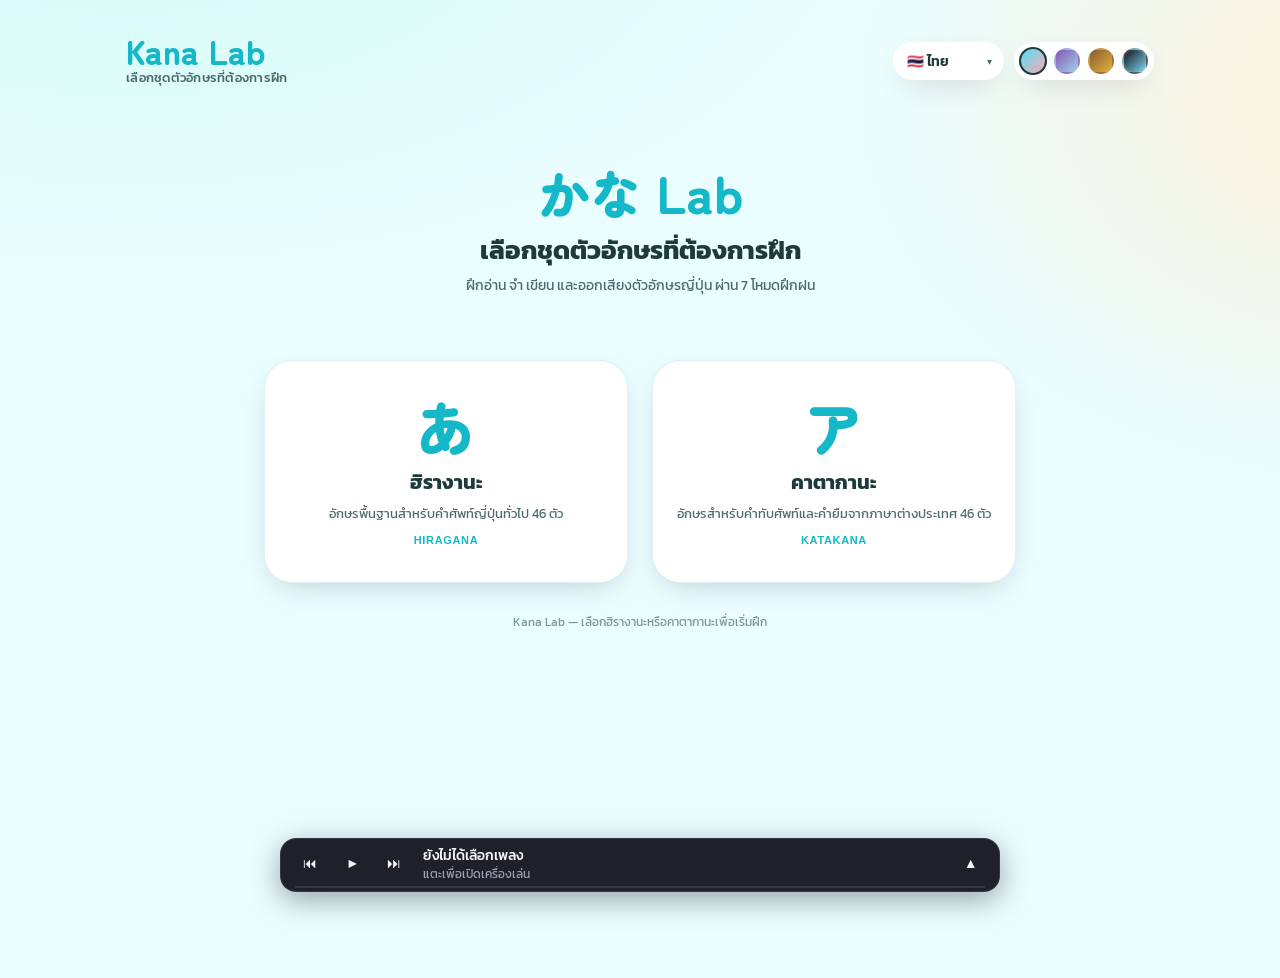
==== commit bc54ed0a: "Add music.js script to index.html" ====
--- a/index.html
+++ b/index.html
@@ -62,5 +62,6 @@
   <footer id="footerText">Kana Lab — เลือกฮิรางานะหรือคาตากานะเพื่อเริ่มฝึก</footer>
 </div>
 <script src="landing.js"></script>
+<script src="music.js"></script>
 </body>
 </html>
